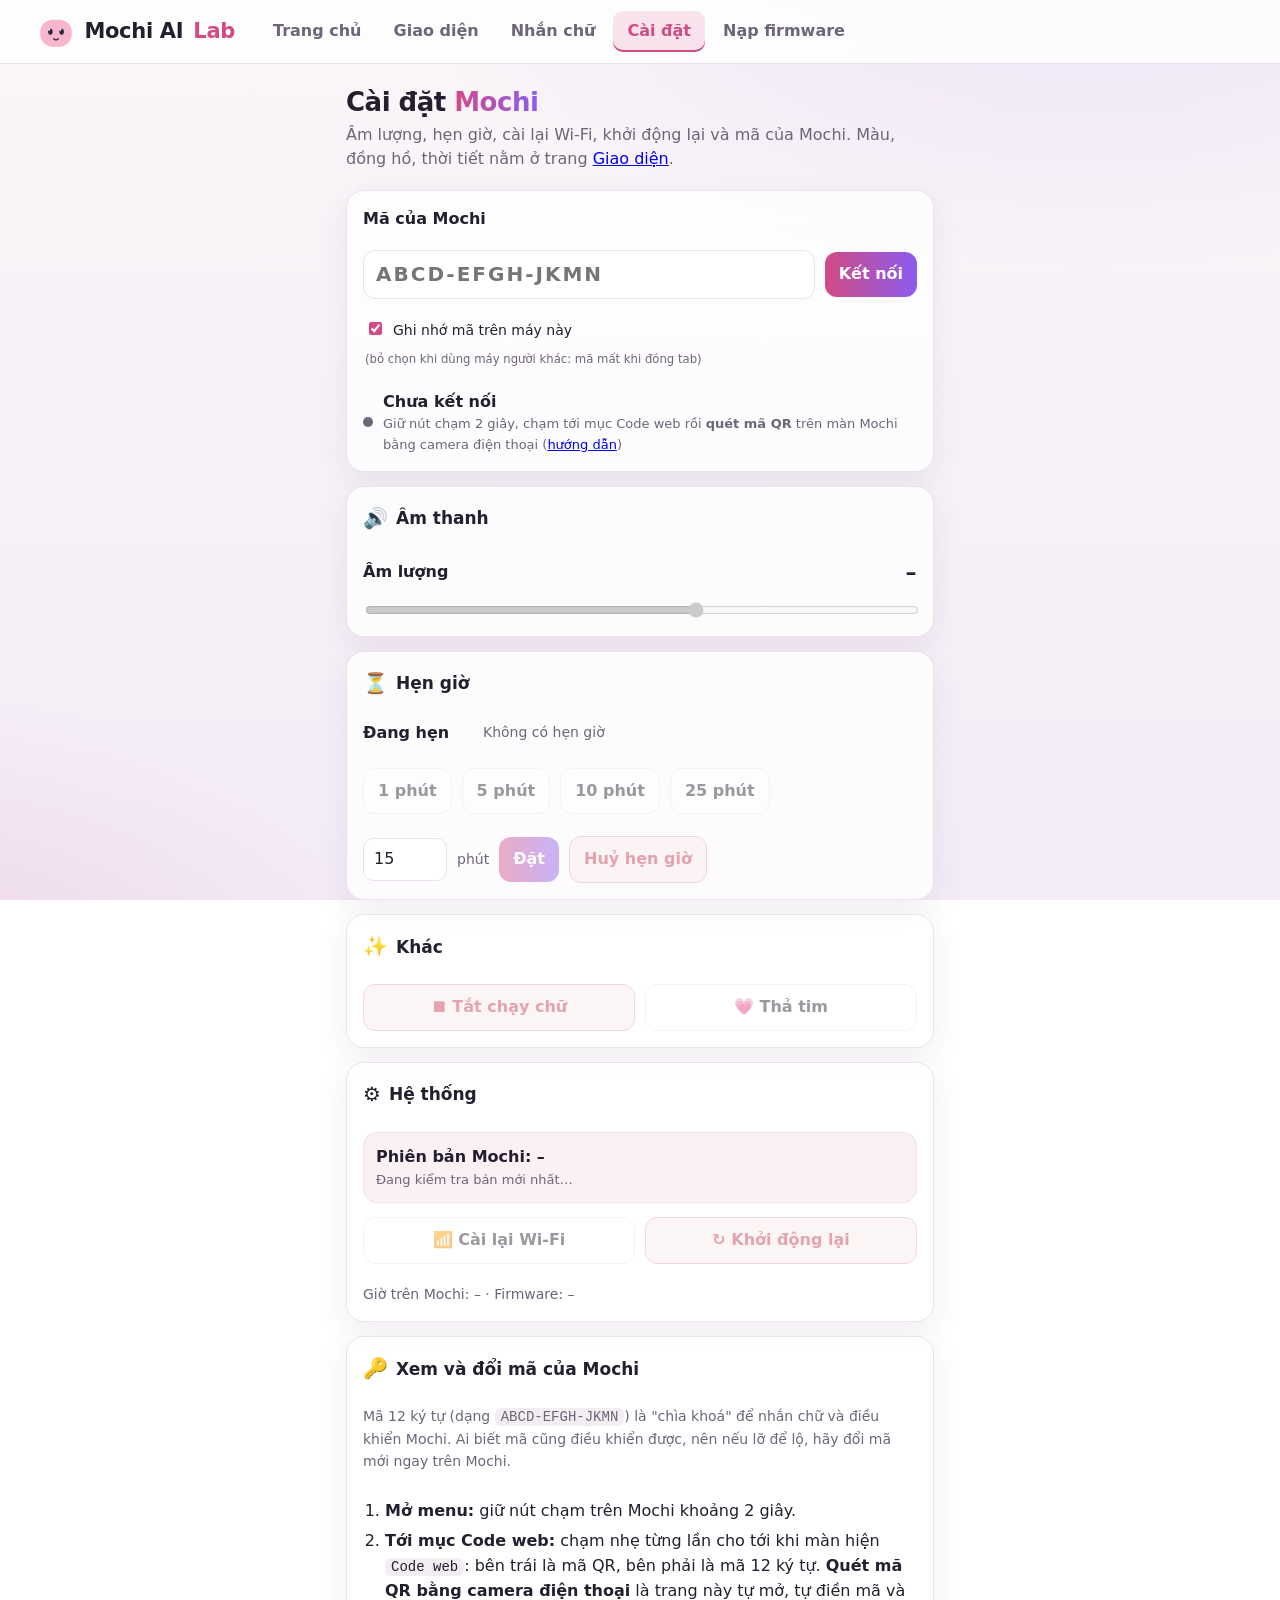
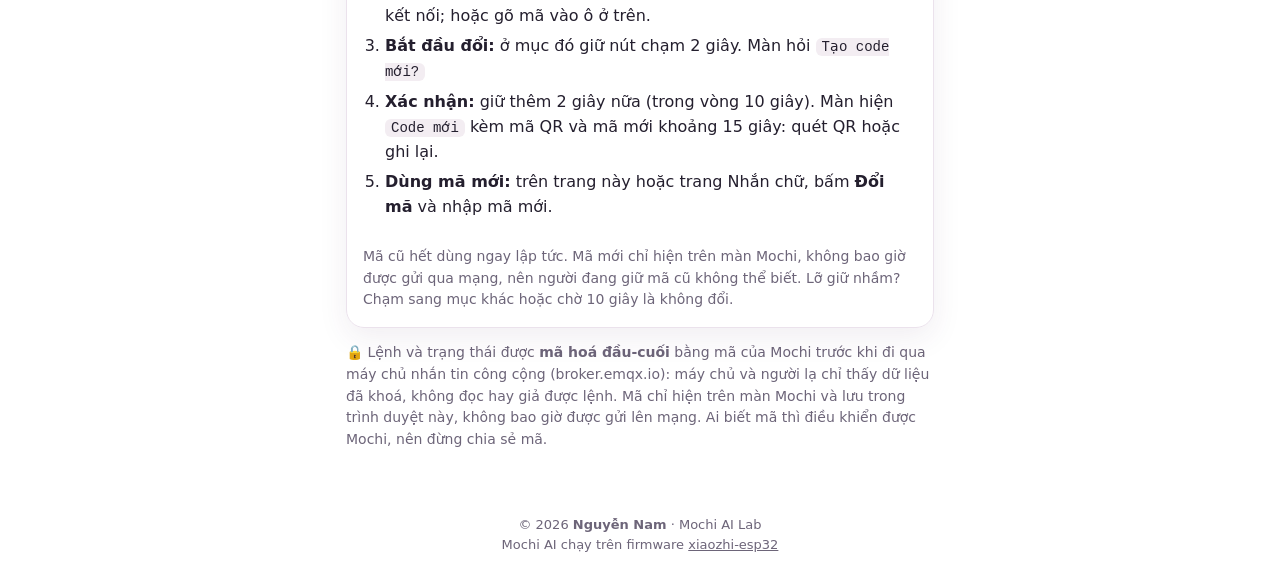
==== cai-dat.html @ b421cbe5 "Firmware 2026.11.24-9: Nuoi Mochi (pet needs, faces, sounds, feeding), call to talk instead of the s" ====
<!doctype html>
<html lang="vi">
<head>
<meta charset="utf-8">
<meta http-equiv="Content-Security-Policy" content="default-src 'self'; script-src 'self'; style-src 'self' 'unsafe-inline' https://fonts.googleapis.com; font-src https://fonts.gstatic.com; img-src 'self' data:; connect-src 'self' wss://broker.emqx.io:8084 https://geocoding-api.open-meteo.com; base-uri 'none'; form-action 'none'; object-src 'none'">
<meta name="viewport" content="width=device-width, initial-scale=1, viewport-fit=cover">
<title>Cài đặt Mochi · Mochi AI Lab</title>
<link rel="icon" type="image/png" sizes="192x192" href="icons/icon-192.png">
<link rel="apple-touch-icon" href="icons/icon-180.png">
<link rel="manifest" href="site.webmanifest">
<meta name="theme-color" content="#fbf6f8">
<meta name="theme-color" media="(prefers-color-scheme: dark)" content="#17132a">
<meta name="apple-mobile-web-app-title" content="Mochi AI Lab">
<link rel="preconnect" href="https://fonts.googleapis.com">
<link rel="preconnect" href="https://fonts.gstatic.com" crossorigin>
<link href="https://fonts.googleapis.com/css2?family=Be+Vietnam+Pro:wght@400;500;600;700;800&display=swap" rel="stylesheet">
<link rel="stylesheet" href="site.css?v=20261133">
<link rel="stylesheet" href="mochi-panel.css?v=20261138">
</head>
<body>
<header data-active="settings"></header>

<main>
  <h1>Cài đặt <b>Mochi</b></h1>
  <p class="lead">Âm lượng, hẹn giờ, cài lại Wi-Fi, khởi động lại và mã của Mochi. Màu, đồng hồ, thời tiết nằm ở trang <a href="giao-dien.html">Giao diện</a>.</p>

  <div class="card">
    <label class="lbl" for="code">Mã của Mochi</label>
    <div class="codebox" style="margin-top:8px">
      <input id="code" maxlength="20" autocomplete="off" autocapitalize="characters" spellcheck="false" placeholder="ABCD-EFGH-JKMN">
      <button class="primary" id="btnConnect">Kết nối</button>
    </div>
    <label class="remember"><input type="checkbox" id="remember" checked> Ghi nhớ mã trên máy này <small>(bỏ chọn khi dùng máy người khác: mã mất khi đóng tab)</small></label>
    <div class="status" id="status"><i></i><div><b id="stTitle">Chưa kết nối</b><small id="stSub">Giữ nút chạm 2 giây, chạm tới mục Code web rồi <b>quét mã QR</b> trên màn Mochi bằng camera điện thoại (<a href="#doi-ma">hướng dẫn</a>)</small></div></div>
  </div>

  <div class="card" id="oldFw" hidden>
    <h2><span>🔒</span>Mochi đang chạy firmware cũ</h2>
    <p class="note" style="margin:0 0 10px">Mã 6 ký tự là của firmware cũ, chưa mã hoá. Bấm <b>Cập nhật</b> để Mochi tự tải bản mới qua Wi-Fi: khoảng 1 phút, giữ nguyên Wi-Fi và cài đặt. Xong, Mochi có <b>mã mới 12 ký tự</b> (menu, mục Code web): nhập mã mới ở ô trên.</p>
    <div class="row"><span class="grow" id="oldFwInfo">Đang chờ Mochi…</span><button class="primary" id="oldFwBtn" disabled>⬆ Cập nhật lên bản mã hoá</button></div>
  </div>

  <fieldset id="controls" disabled>
  <div class="card">
    <h2><span>🔊</span>Âm thanh</h2>
    <div class="row"><span class="lbl grow">Âm lượng</span><span class="big" id="volVal">–</span></div>
    <input type="range" id="volume" min="0" max="100" step="5" value="60" aria-label="Âm lượng">
  </div>

  <div class="card">
    <h2><span>⏳</span>Hẹn giờ</h2>
    <div class="row">
      <span class="lbl">Đang hẹn</span>
      <span class="muted grow" id="timerLeft">Không có hẹn giờ</span>
    </div>
    <div class="row" id="timerQuick">
      <button data-min="1">1 phút</button><button data-min="5">5 phút</button><button data-min="10">10 phút</button><button data-min="25">25 phút</button>
    </div>
    <div class="row">
      <input type="number" id="timerMin" min="1" max="600" value="15" aria-label="Số phút"> <span class="muted">phút</span>
      <button class="primary" id="timerSet">Đặt</button>
      <button class="danger" id="timerCancel">Huỷ hẹn giờ</button>
    </div>
  </div>

  <div class="card">
    <h2><span>✨</span>Khác</h2>
    <div class="row">
      <button class="danger grow" data-cmd="text_off">⏹ Tắt chạy chữ</button>
      <button class="grow" data-cmd="pet">💗 Thả tim</button>
    </div>
  </div>

  <div class="card">
    <h2><span>⚙️</span>Hệ thống</h2>
    <div class="update" id="upd">
      <div class="grow"><b id="updTitle">Phiên bản Mochi: –</b><small id="updSub">Đang kiểm tra bản mới nhất…</small></div>
      <button class="primary" id="updBtn" hidden disabled>⬆ Cập nhật</button>
    </div>
    <div class="row">
      <button class="grow" id="wifi">📶 Cài lại Wi-Fi</button>
      <button class="danger grow" id="reboot">↻ Khởi động lại</button>
    </div>
    <p class="note" style="margin:10px 0 0" id="info">Giờ trên Mochi: – · Firmware: –</p>
  </div>
  </fieldset>

  <div class="card" id="doi-ma">
    <h2><span>🔑</span>Xem và đổi mã của Mochi</h2>
    <p class="note" style="margin:0 0 10px">Mã 12 ký tự (dạng <code>ABCD-EFGH-JKMN</code>) là "chìa khoá" để nhắn chữ và điều khiển Mochi. Ai biết mã cũng điều khiển được, nên nếu lỡ để lộ, hãy đổi mã mới ngay trên Mochi.</p>
    <ol class="steps">
      <li><b>Mở menu:</b> giữ nút chạm trên Mochi khoảng 2 giây.</li>
      <li><b>Tới mục Code web:</b> chạm nhẹ từng lần cho tới khi màn hiện <code>Code web</code>: bên trái là mã QR, bên phải là mã 12 ký tự. <b>Quét mã QR bằng camera điện thoại</b> là trang này tự mở, tự điền mã và kết nối; hoặc gõ mã vào ô ở trên.</li>
      <li><b>Bắt đầu đổi:</b> ở mục đó giữ nút chạm 2 giây. Màn hỏi <code>Tạo code mới?</code></li>
      <li><b>Xác nhận:</b> giữ thêm 2 giây nữa (trong vòng 10 giây). Màn hiện <code>Code mới</code> kèm mã QR và mã mới khoảng 15 giây: quét QR hoặc ghi lại.</li>
      <li><b>Dùng mã mới:</b> trên trang này hoặc trang Nhắn chữ, bấm <b>Đổi mã</b> và nhập mã mới.</li>
    </ol>
    <p class="note" style="margin:10px 0 0">Mã cũ hết dùng ngay lập tức. Mã mới chỉ hiện trên màn Mochi, không bao giờ được gửi qua mạng, nên người đang giữ mã cũ không thể biết. Lỡ giữ nhầm? Chạm sang mục khác hoặc chờ 10 giây là không đổi.</p>
  </div>


  <p class="note">🔒 Lệnh và trạng thái được <b>mã hoá đầu-cuối</b> bằng mã của Mochi trước khi đi qua máy chủ nhắn tin công cộng (broker.emqx.io): máy chủ và người lạ chỉ thấy dữ liệu đã khoá, không đọc hay giả được lệnh. Mã chỉ hiện trên màn Mochi và lưu trong trình duyệt này, không bao giờ được gửi lên mạng. Ai biết mã thì điều khiển được Mochi, nên đừng chia sẻ mã.</p>
</main>
<footer></footer>
<div class="toast" id="toast"></div>

<script src="site.js?v=20261128"></script>
<script src="mochi-link.js?v=20261133"></script>
<script src="mochi-panel.js?v=20261139"></script>
</body>
</html>
---- site.css ----
/* Mochi AI Lab: styles shared by every page (tokens, top bar, menu, layout, footer).
   Page-specific styles stay inline in each page. */
:root {
  --bg: #fbf6f8; --bg2: #f3ecf7; --surface: rgba(255,255,255,.82); --surface-solid: #ffffff;
  --text: #241f2e; --muted: #6d6579; --line: #ebe2ec; --shadow: 0 10px 30px rgba(80, 40, 90, .08);
  --accent: #d24b84; --accent2: #8a5cf0; --accent-text: #ffffff; --code: #f3edf2;
  --ok: #1d9a6a; --warn: #b9781a; --bad: #c2384f;
  --w-clk: #e07b00; --w-ws: #d23f8a; --w-data: #2f6fd6; --w-disp: #7a4fd0; --w-touch: #1d9a6a;
  --p33: #d63a3a; --p5: #9b1c1c; --gnd: #5b5b5b;
  --board: #1f2a44; --board-text: #e9eefc; --module: #fbf7fb; --module-stroke: #d9cfe0;
  --glow1: color-mix(in srgb, #8a5cf0 14%, transparent); --glow2: color-mix(in srgb, #d24b84 14%, transparent); --glow3: transparent;
}
@media (prefers-color-scheme: dark) {
  :root:not([data-theme="light"]) {
    --bg: #17132a; --bg2: #0d0b17; --surface: rgba(36,30,56,.72); --surface-solid: #241e38;
    --text: #f4f0fb; --muted: #b3abc8; --line: rgba(255,255,255,.09); --shadow: 0 14px 40px rgba(0,0,0,.45);
    --accent: #ff8fbd; --accent2: #b49cff; --accent-text: #1a0f1f; --code: #2c2542;
    --module: #2a2342; --module-stroke: #4a4066; --board: #2f2a55; --board-text: #ece8ff; --gnd: #b9b4c4; --p5: #ff8a8a;
    --glow1: rgba(180,156,255,.20); --glow2: rgba(255,143,189,.13); --glow3: rgba(94,200,255,.07);
  }
}
:root[data-theme="dark"] {
  --bg: #17132a; --bg2: #0d0b17; --surface: rgba(36,30,56,.72); --surface-solid: #241e38;
  --text: #f4f0fb; --muted: #b3abc8; --line: rgba(255,255,255,.09); --shadow: 0 14px 40px rgba(0,0,0,.45);
  --accent: #ff8fbd; --accent2: #b49cff; --accent-text: #1a0f1f; --code: #2c2542;
  --module: #2a2342; --module-stroke: #4a4066; --board: #2f2a55; --board-text: #ece8ff; --gnd: #b9b4c4; --p5: #ff8a8a;
  --glow1: rgba(180,156,255,.20); --glow2: rgba(255,143,189,.13); --glow3: rgba(94,200,255,.07);
}
* { box-sizing: border-box; }
body {
  margin: 0; min-height: 100vh; color: var(--text);
  font: 15px/1.55 "Be Vietnam Pro", "Segoe UI", system-ui, sans-serif;
  background:
    radial-gradient(1200px 600px at 85% -10%, var(--glow1), transparent 60%),
    radial-gradient(900px 500px at -10% 110%, var(--glow2), transparent 60%),
    radial-gradient(700px 500px at 50% 45%, var(--glow3), transparent 70%),
    linear-gradient(180deg, var(--bg), var(--bg2));
  background-attachment: fixed;
}

/* ---------- top bar + menu (same on every page) ---------- */
header {
  position: sticky; top: 0; z-index: 10; min-height: 64px;
  display: flex; align-items: center; gap: 24px; padding: 0 clamp(16px, 3vw, 40px);
  padding-top: env(safe-area-inset-top);
  background: var(--surface); backdrop-filter: blur(12px); border-bottom: 1px solid var(--line);
}
.brand { display: flex; align-items: center; gap: 10px; font-weight: 800; font-size: 21px; letter-spacing: -.3px; text-decoration: none; color: var(--text); flex: none; }
.brand svg { width: 36px; height: 36px; }
.brand span { color: var(--accent); }
.menu { display: flex; gap: 4px; }
.menu a { color: var(--muted); text-decoration: none; font-weight: 600; padding: 8px 14px; border-radius: 10px; white-space: nowrap; }
.menu a:hover { color: var(--text); background: color-mix(in srgb, var(--accent) 10%, transparent); }
.menu a.active { color: var(--accent); font-weight: 800; background: color-mix(in srgb, var(--accent) 14%, transparent);
  box-shadow: inset 0 -2px 0 var(--accent); }
.chip { margin-left: auto; display: inline-flex; align-items: center; gap: 8px; font-size: 13px; font-weight: 600;
  padding: 6px 12px; border-radius: 999px; background: var(--surface-solid); border: 1px solid var(--line); }
.chip i { width: 9px; height: 9px; border-radius: 50%; background: var(--ok); display: inline-block; }
.chip.bad i { background: var(--warn); }

/* phones / narrow windows: the menu becomes a scrolling row under the logo */
@media (max-width: 860px) {
  header { flex-wrap: wrap; gap: 6px 12px; padding-top: max(10px, env(safe-area-inset-top)); padding-bottom: 6px; }
  .menu { order: 3; width: 100%; overflow-x: auto; scrollbar-width: none; margin: 0 -6px; }
  .menu::-webkit-scrollbar { display: none; }
  .menu a { padding: 6px 12px; font-size: 14px; }
}
@media (max-width: 520px) {
  .brand { font-size: 19px; }
  .chip { font-size: 12px; padding: 5px 10px; }
  .chip .long { display: none; }
}

/* ---------- layout ---------- */
.wrap { max-width: 1680px; margin: 0 auto; padding: 24px clamp(16px, 3vw, 40px) 40px; }
.hero { display: flex; align-items: end; justify-content: space-between; gap: 20px; margin-bottom: 20px; flex-wrap: wrap; }
.hero h1 { margin: 0; font-size: clamp(26px, 2.4vw, 36px); letter-spacing: -.6px; line-height: 1.2; }
.hero h1 b { background: linear-gradient(90deg, var(--accent), var(--accent2)); -webkit-background-clip: text; background-clip: text; color: transparent; }
.hero p { margin: 6px 0 0; color: var(--muted); }
.panel { background: var(--surface); border: 1px solid var(--line); border-radius: 18px; box-shadow: var(--shadow); padding: 20px 22px; }
.tag { display: inline-block; font-size: 11.5px; font-weight: 700; border-radius: 999px; padding: 1px 9px; margin-left: 6px; vertical-align: 1px; }
.tag.ok { background: color-mix(in srgb, var(--ok) 15%, transparent); color: var(--ok); }
.tag.warn { background: color-mix(in srgb, var(--warn) 16%, transparent); color: var(--warn); }
.hidden { display: none !important; }
/* ---------- cards (home page, nap-firmware.html; filled by cards.js) ---------- */
section { margin-top: 30px; scroll-margin-top: 120px; }
section > h2 { margin: 0 0 4px; font-size: 22px; letter-spacing: -.3px; }
section > p { margin: 0 0 14px; color: var(--muted); }
.cards { display: grid; grid-template-columns: repeat(auto-fill, minmax(300px, 1fr)); gap: 16px; }
.card { position: relative; display: flex; flex-direction: column; gap: 10px; padding: 20px; border-radius: 18px;
  background: var(--surface); border: 1px solid var(--line); box-shadow: var(--shadow); color: var(--text); text-decoration: none;
  transition: transform .15s, border-color .15s; }
a.card:hover, .card.link:hover { transform: translateY(-2px); border-color: color-mix(in srgb, var(--accent) 45%, var(--line)); }
.card .top { display: flex; align-items: center; gap: 12px; }
.icon { width: 48px; height: 48px; border-radius: 12px; display: grid; place-items: center; flex: none;
  background: var(--board); color: var(--board-text); font-weight: 800; font-size: 13px; }
.icon.feature { background: linear-gradient(135deg, var(--accent), var(--accent2)); color: #fff; font-size: 22px; }
.card h3 { margin: 0; font-size: 18px; line-height: 1.3; }
.card h3 small { display: block; font-size: 13px; font-weight: 500; color: var(--muted); }
.card p { margin: 0; color: var(--muted); font-size: 14px; }
.card .go { margin-top: auto; font-weight: 700; color: var(--accent); }
.card.soon { opacity: .7; }
.card .cover { position: absolute; inset: 0; border-radius: inherit; }  /* whole card clickable */
.variants { display: flex; gap: 8px; flex-wrap: wrap; margin-top: auto; position: relative; z-index: 1; }
.variants a { flex: 1; min-width: 130px; text-decoration: none; color: var(--text); font-weight: 700; font-size: 14px;
  padding: 10px 12px; border-radius: 12px; background: var(--surface-solid); border: 1px solid var(--line); }
.variants a small { display: block; font-weight: 500; color: var(--muted); font-size: 12.5px; }
.variants a:hover { border-color: var(--accent); }

footer { text-align: center; color: var(--muted); font-size: 13px; padding: 10px 16px 24px; }
footer a { color: inherit; }

/* "Ghi nhớ mã" checkbox under the key box (Nhắn chữ, Giao diện, Cài đặt) */
.remember { display: flex; gap: 8px; align-items: baseline; flex-wrap: wrap; margin: 10px 2px 0; font-size: 14px; color: var(--text); cursor: pointer; }
.remember input { accent-color: var(--accent); }
.remember small { color: var(--muted); }

[hidden] { display: none !important; }
---- mochi-panel.css ----
/* Mochi AI Lab: styles of the remote-control pages (giao-dien.html, cai-dat.html) */
body { font-size: 16px; }
/* "Nuôi Mochi" */
.pet-mood { display: flex; gap: 12px; align-items: center; margin: 4px 0 10px; }
.pet-mood > span { font-size: 34px; line-height: 1; }
.pet-mood b { font-size: 17px; display: block; } .pet-mood small { color: var(--muted); font-size: 13px; }
.pet-stat { display: grid; grid-template-columns: 118px 1fr 40px; gap: 8px; align-items: center; margin: 7px 0; font-size: 14px; }
.pet-stat > span:last-child { text-align: right; font-weight: 700; }
.pet-bar { height: 10px; border-radius: 6px; background: var(--line); overflow: hidden; }
.pet-bar i { display: block; height: 100%; width: 0; border-radius: 6px; transition: width .4s; }
#petCard.off .pet-stat, #petCard.off #foods { opacity: .4; }
/* firmware update */
.update { display: flex; gap: 10px; align-items: center; flex-wrap: wrap; padding: 12px; margin-bottom: 4px; border-radius: 14px;
  background: color-mix(in srgb, var(--accent) 8%, var(--surface-solid)); border: 1px solid var(--line); }
.update b { display: block; }
.update small { display: block; color: var(--muted); font-size: 13px; }
.update.new { border-color: var(--accent); background: color-mix(in srgb, var(--accent) 16%, var(--surface-solid)); }
.update.new small { color: var(--text); font-weight: 600; }
/* clock background picker */
.bgs { display: flex; flex-wrap: wrap; gap: 8px; }
.bgs button { display: flex; align-items: center; gap: 8px; padding: 7px 10px; font-size: 14px; font-weight: 600; }
.bgs i { width: 22px; height: 22px; border-radius: 6px; border: 1px solid rgba(0,0,0,.2); flex: none; }
.bgs i.mochi { background: linear-gradient(135deg, #fac8d4, #d6c6f6); }
main { max-width: 620px; margin: 0 auto; padding: 22px 16px 40px; }
h1 { margin: 0 0 4px; font-size: 26px; letter-spacing: -.5px; line-height: 1.25; }
h1 b { background: linear-gradient(90deg, var(--accent), var(--accent2)); -webkit-background-clip: text; background-clip: text; color: transparent; }
.lead { margin: 0 0 18px; color: var(--muted); }
.card { background: var(--surface); border: 1px solid var(--line); border-radius: 18px; box-shadow: var(--shadow); padding: 16px; margin-bottom: 14px; }
.card h2 { margin: 0 0 12px; font-size: 17px; display: flex; align-items: center; gap: 8px; }
.card h2 span { font-size: 20px; }
.row { display: flex; gap: 10px; flex-wrap: wrap; align-items: center; }
.row + .row { margin-top: 12px; }
.row .grow { flex: 1; }
.lbl { font-weight: 700; min-width: 110px; }
.muted { color: var(--muted); font-size: 14px; }

button { font: inherit; font-weight: 700; border: 0; border-radius: 12px; padding: 10px 14px; cursor: pointer; color: var(--text);
  background: var(--surface-solid); border: 1px solid var(--line); }
button:disabled { opacity: .45; cursor: not-allowed; }
button.primary { color: var(--accent-text); background: linear-gradient(90deg, var(--accent), var(--accent2)); border: 0; }
button.danger { color: var(--bad); background: color-mix(in srgb, var(--bad) 10%, var(--surface-solid)); border-color: color-mix(in srgb, var(--bad) 35%, var(--line)); }
button.on { border-color: var(--accent); box-shadow: 0 0 0 3px color-mix(in srgb, var(--accent) 22%, transparent); }

.codebox { display: flex; gap: 10px; align-items: center; }
.codebox input { flex: 1; min-width: 0; font: inherit; font-weight: 800; font-size: 20px; letter-spacing: 2px; text-transform: uppercase;
  color: var(--text); background: var(--surface-solid); border: 1px solid var(--line); border-radius: 12px; padding: 8px 12px; }
.status { display: flex; align-items: center; gap: 10px; margin-top: 12px; }
.status i { width: 10px; height: 10px; border-radius: 50%; background: var(--muted); flex: none; }
.status.on i { background: var(--ok); box-shadow: 0 0 0 4px color-mix(in srgb, var(--ok) 20%, transparent); }
.status.busy i { background: var(--warn); }
.status.off i { background: var(--bad); }
.status small { display: block; color: var(--muted); font-size: 13px; }

/* body colours */
.swatches { display: grid; grid-template-columns: repeat(3, 1fr); gap: 8px; }
.swatches button { display: flex; align-items: center; gap: 8px; padding: 8px 10px; font-weight: 600; font-size: 14px; }
.swatches i { width: 26px; height: 20px; border-radius: 10px 10px 6px 6px; flex: none; border: 1px solid rgba(0,0,0,.15); }

.switch { position: relative; width: 52px; height: 30px; flex: none; }
.switch input { opacity: 0; width: 0; height: 0; position: absolute; }
.switch span { position: absolute; inset: 0; border-radius: 999px; background: var(--line); cursor: pointer; transition: .2s; }
.switch span::after { content: ""; position: absolute; left: 4px; top: 4px; width: 22px; height: 22px; border-radius: 50%; background: #fff; transition: .2s; box-shadow: 0 1px 3px rgba(0,0,0,.3); }
.switch input:checked + span { background: linear-gradient(90deg, var(--accent), var(--accent2)); }
.switch input:checked + span::after { transform: translateX(22px); }
.switch input:disabled + span { opacity: .45; cursor: not-allowed; }

input[type=range] { width: 100%; accent-color: var(--accent); }
select, input[type=number] { font: inherit; color: var(--text); background: var(--surface-solid); border: 1px solid var(--line); border-radius: 10px; padding: 8px 10px; }
input[type=number] { width: 84px; }
.seg { display: inline-grid; grid-auto-flow: column; gap: 4px; padding: 3px; border-radius: 12px; background: var(--surface-solid); border: 1px solid var(--line); }
.seg button { border: 0; padding: 8px 12px; border-radius: 9px; background: transparent; color: var(--muted); }
.seg button.on { background: color-mix(in srgb, var(--accent) 16%, transparent); color: var(--text); box-shadow: none; }
.big { font-size: 22px; font-weight: 800; letter-spacing: .5px; }
.note { font-size: 14px; color: var(--muted); }
.toast { position: fixed; left: 50%; bottom: max(20px, env(safe-area-inset-bottom)); transform: translateX(-50%) translateY(20px); opacity: 0;
  background: var(--text); color: var(--bg); padding: 10px 16px; border-radius: 12px; font-weight: 600; transition: .25s; pointer-events: none; max-width: 90vw; z-index: 20; }
.toast.show { opacity: 1; transform: translateX(-50%); }
#doi-ma { scroll-margin-top: 110px; }
ol.steps { margin: 0; padding-left: 22px; }
ol.steps li { margin: 6px 0; }
code { background: var(--code); border-radius: 6px; padding: 1px 6px; font-family: Consolas, monospace; font-size: 14px; }
/* clock faces */
.faces { display: grid; grid-template-columns: repeat(2, 1fr); gap: 8px; }
.faces button { display: flex; flex-direction: column; align-items: center; gap: 6px; padding: 8px; font-size: 13px; font-weight: 700; }
.face { width: 100%; aspect-ratio: 2 / 1; border-radius: 8px; background: #0b0b10; color: #ffb02e; display: grid; place-items: center;
  font: 800 20px/1 Consolas, monospace; position: relative; overflow: hidden; }
.face small { display: block; font: 600 9px/1.2 "Be Vietnam Pro", sans-serif; color: #fff; margin-top: 3px; text-align: center; }
.face.big { font: 800 22px/1 "Be Vietnam Pro", sans-serif; color: #fff; }
.face.big small { color: #ffb02e; }
.face.seg7 { letter-spacing: 2px; color: #fff; }
.face.analog::before { content: ""; width: 34px; height: 34px; border-radius: 50%; border: 2px solid #fff; position: absolute; }
.face.analog i { position: absolute; left: 50%; top: 50%; width: 2px; background: #fff; transform-origin: 50% 0; border-radius: 2px; }
.face.analog i:nth-child(1) { height: 10px; transform: rotate(210deg); }
.face.analog i:nth-child(2) { height: 14px; transform: rotate(110deg); background: #ffb02e; }
.face.wx { grid-template-columns: auto auto; gap: 8px; font: 22px/1 sans-serif; color: #ffb02e; }
.face.wx b { font: 800 18px/1 "Be Vietnam Pro", sans-serif; color: #fff; }
.face.wx small { color: #ffb02e; }
/* weather */
.wxnow { display: flex; align-items: center; gap: 12px; margin-bottom: 4px; }
.wxicon { font-size: 34px; width: 46px; text-align: center; }
.wxnow b { font-size: 20px; }
.wxnow small { display: block; color: var(--muted); font-size: 13px; }
#wxCity { font: inherit; color: var(--text); background: var(--surface-solid); border: 1px solid var(--line); border-radius: 10px; padding: 9px 10px; min-width: 0; }
.results { display: grid; gap: 6px; margin-top: 8px; }
.results button { text-align: left; font-weight: 600; }
.results small { color: var(--muted); font-weight: 500; }
fieldset { border: 0; padding: 0; margin: 0; min-width: 0; }
@media (max-width: 420px) { .swatches { grid-template-columns: repeat(2, 1fr); } .lbl { min-width: 0; width: 100%; } }
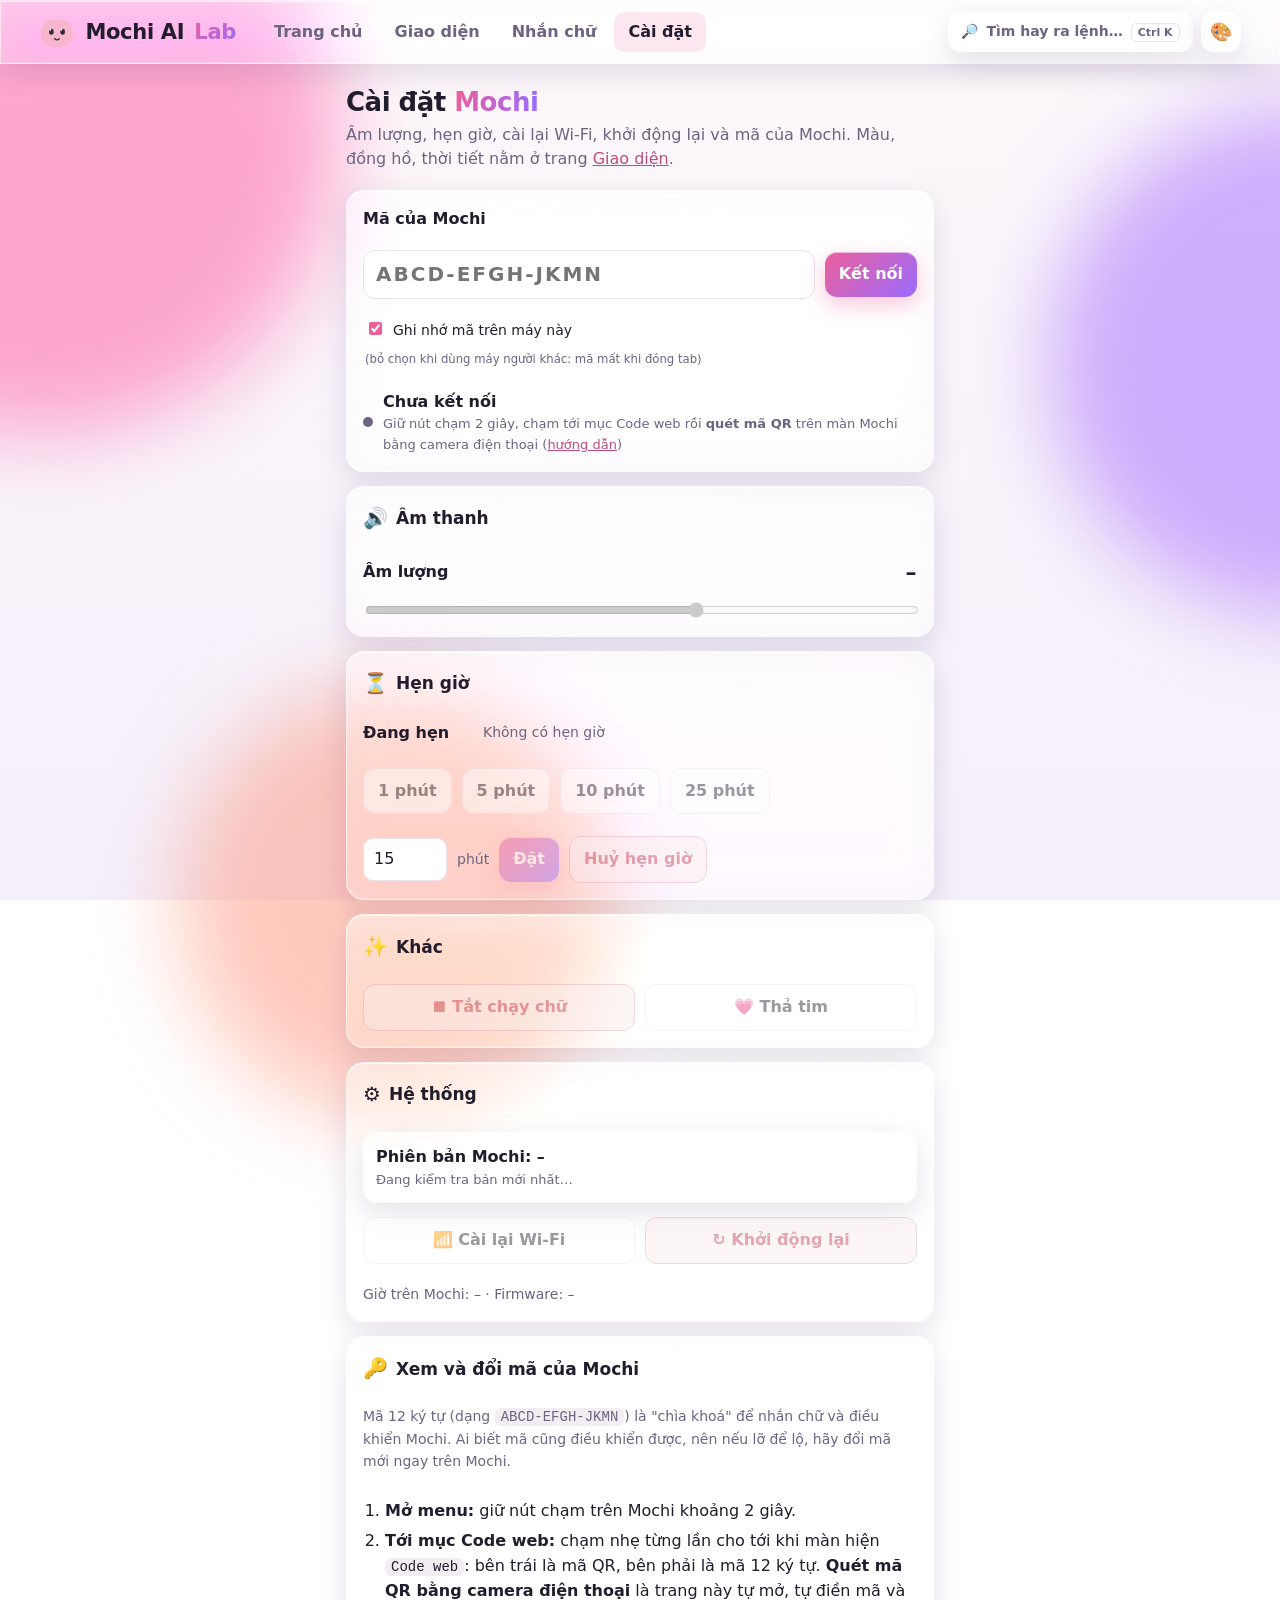
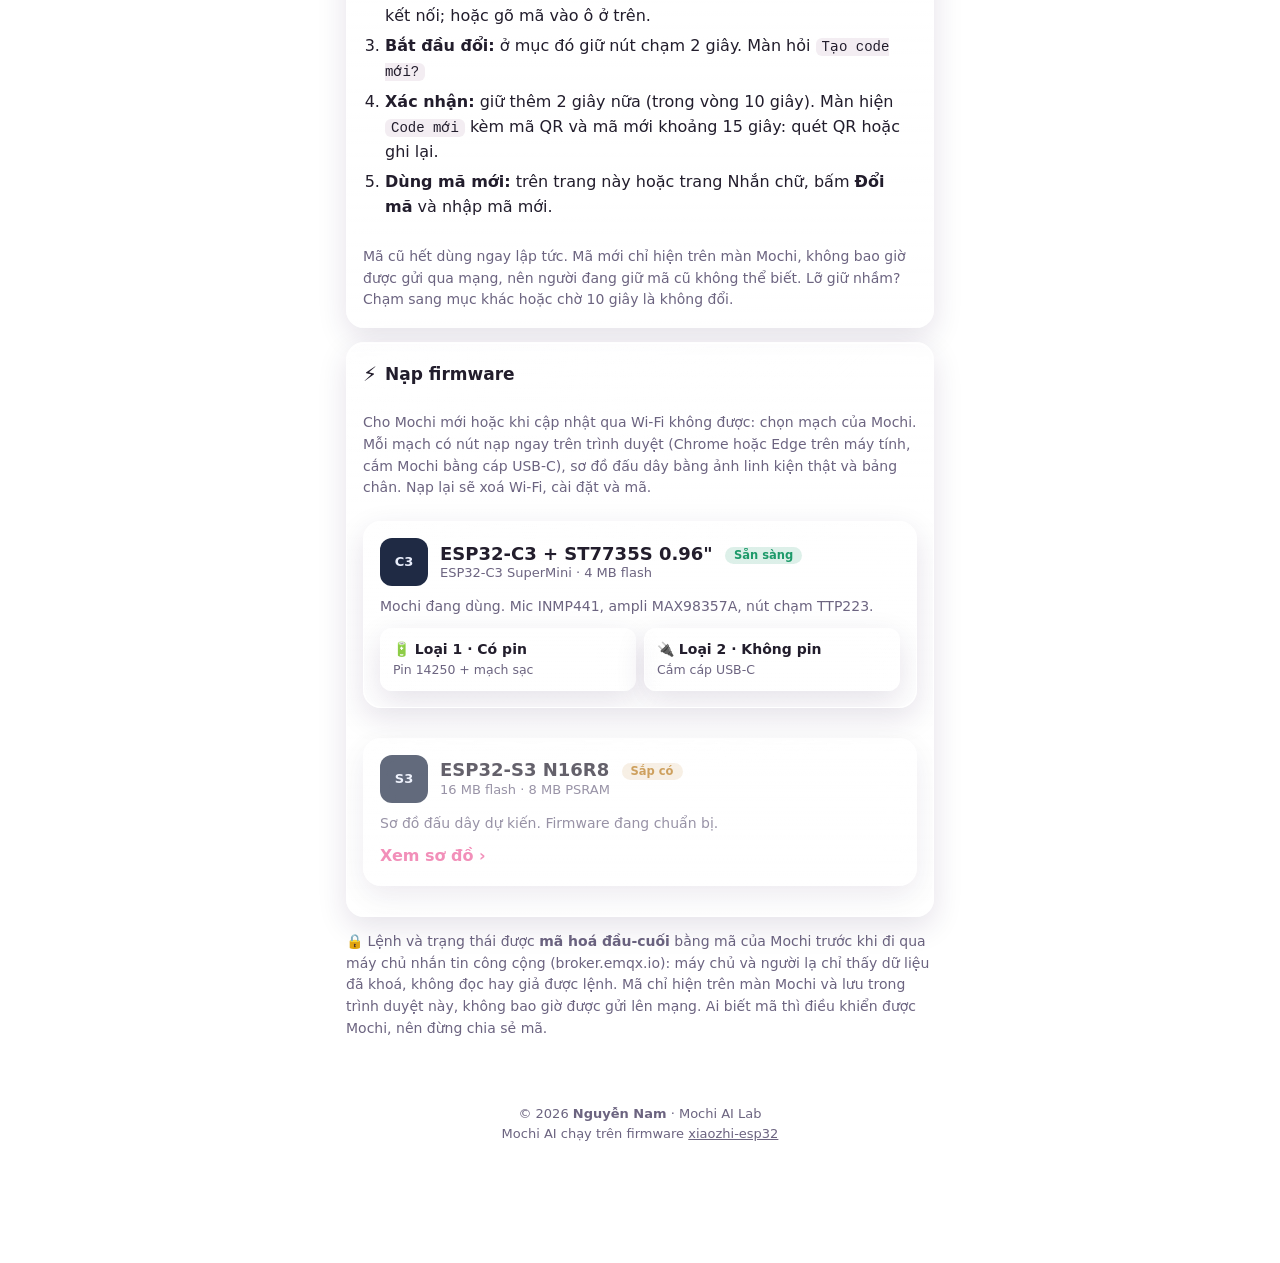
==== commit 3f28e754: "Liquid Glass redesign: theme picker (light/dark/auto, 8 accents, glass switch), Ctrl+K commands, pho" ====
--- a/cai-dat.html
+++ b/cai-dat.html
@@ -14,8 +14,10 @@
 <link rel="preconnect" href="https://fonts.googleapis.com">
 <link rel="preconnect" href="https://fonts.gstatic.com" crossorigin>
 <link href="https://fonts.googleapis.com/css2?family=Be+Vietnam+Pro:wght@400;500;600;700;800&display=swap" rel="stylesheet">
-<link rel="stylesheet" href="site.css?v=20261133">
-<link rel="stylesheet" href="mochi-panel.css?v=20261138">
+<script src="theme.js?v=20261140"></script>
+<link rel="stylesheet" href="site.css?v=20261140">
+<link rel="stylesheet" href="glass.css?v=20261141">
+<link rel="stylesheet" href="mochi-panel.css?v=20261140">
 </head>
 <body>
 <header data-active="settings"></header>
@@ -99,13 +101,20 @@
   </div>
 
 
+  <div class="card" id="nap">
+    <h2><span>⚡</span>Nạp firmware</h2>
+    <p class="note" style="margin:0 0 12px">Cho Mochi mới hoặc khi cập nhật qua Wi-Fi không được: chọn mạch của Mochi. Mỗi mạch có nút nạp ngay trên trình duyệt (Chrome hoặc Edge trên máy tính, cắm Mochi bằng cáp USB-C), sơ đồ đấu dây bằng ảnh linh kiện thật và bảng chân. Nạp lại sẽ xoá Wi-Fi, cài đặt và mã.</p>
+    <div class="cards" data-cards="boards"></div>
+  </div>
+
   <p class="note">🔒 Lệnh và trạng thái được <b>mã hoá đầu-cuối</b> bằng mã của Mochi trước khi đi qua máy chủ nhắn tin công cộng (broker.emqx.io): máy chủ và người lạ chỉ thấy dữ liệu đã khoá, không đọc hay giả được lệnh. Mã chỉ hiện trên màn Mochi và lưu trong trình duyệt này, không bao giờ được gửi lên mạng. Ai biết mã thì điều khiển được Mochi, nên đừng chia sẻ mã.</p>
 </main>
 <footer></footer>
 <div class="toast" id="toast"></div>
 
-<script src="site.js?v=20261128"></script>
-<script src="mochi-link.js?v=20261133"></script>
-<script src="mochi-panel.js?v=20261139"></script>
+<script src="site.js?v=20261140"></script>
+<script src="mochi-link.js?v=20261140"></script>
+<script src="mochi-panel.js?v=20261140"></script>
+<script src="cards.js?v=20261140"></script>
 </body>
 </html>
--- a/glass.css
+++ b/glass.css
@@ -0,0 +1,141 @@
+/* Mochi AI Lab: the Liquid Glass look, on top of site.css (tokens) on every page.
+   theme.js sets data-theme (light / dark), data-glass (on / off) and --accent / --accent2. */
+:root {
+  --bg: #fdf8fb; --bg2: #f4effa; --text: #221d2c; --muted: #6c6480;
+  --a-soft: color-mix(in srgb, var(--accent) 15%, transparent);
+  --a-ink: color-mix(in srgb, var(--accent) 80%, #000);
+  --grad: linear-gradient(135deg, var(--accent), var(--accent2));
+  --accent-text: #fff;
+}
+:root[data-theme="dark"] {
+  --bg: #120f1f; --bg2: #08070f; --text: #f5f1ff; --muted: #aea6c6; --surface-solid: #201b32;
+  --a-ink: color-mix(in srgb, var(--accent) 65%, #fff); --accent-text: #fff;
+}
+body { background: linear-gradient(180deg, var(--bg), var(--bg2)) fixed; padding-bottom: 96px; overflow-x: clip; }
+a { color: var(--a-ink); }
+
+/* colourful, slowly drifting blobs behind everything, so the glass has something to bend */
+.blobs { position: fixed; inset: -10%; z-index: -1; pointer-events: none; filter: blur(42px) saturate(1.2); }
+.blobs i { position: absolute; border-radius: 50%; opacity: .5; animation: blobDrift 24s ease-in-out infinite alternate; }
+.blobs i:nth-child(1) { width: 46vmax; height: 46vmax; left: -8%; top: -6%; background: var(--accent); }
+.blobs i:nth-child(2) { width: 40vmax; height: 40vmax; right: -10%; top: 18%; background: var(--accent2); animation-duration: 30s; }
+.blobs i:nth-child(3) { width: 34vmax; height: 34vmax; left: 20%; bottom: -12%; background: color-mix(in srgb, var(--accent) 50%, #ffd36e); animation-duration: 34s; }
+:root[data-theme="dark"] .blobs i { opacity: .34; }
+@keyframes blobDrift { to { transform: translate(6vmax, 4vmax) scale(1.12); } }
+
+/* ---------- the glass material ---------- */
+:root[data-glass="on"] :is(header, .card, .panel, .update, .dock, .theme-pop, .cmd, .gpill, .gbtn, .variants a, .bgs button, .chips button) {
+  --g-fill: color-mix(in srgb, #fff 18%, transparent);
+  --g-rim: color-mix(in srgb, #fff 60%, transparent);
+  background: linear-gradient(180deg, color-mix(in srgb, #fff 24%, transparent), color-mix(in srgb, #fff 6%, transparent)), var(--g-fill);
+  -webkit-backdrop-filter: blur(18px) saturate(1.9) brightness(1.05);
+  backdrop-filter: blur(18px) saturate(1.9) brightness(1.05);
+  border: 1px solid var(--g-rim);
+  box-shadow: inset 0 1px 0 color-mix(in srgb, #fff 85%, transparent), inset 0 -1px 0 color-mix(in srgb, #fff 18%, transparent),
+    inset 0 0 22px color-mix(in srgb, #fff 10%, transparent), 0 10px 30px rgba(40, 20, 70, .12);
+}
+:root[data-glass="on"][data-theme="dark"] :is(header, .card, .panel, .update, .dock, .theme-pop, .cmd, .gpill, .gbtn, .variants a, .bgs button, .chips button) {
+  --g-fill: color-mix(in srgb, #1a1530 40%, transparent);
+  --g-rim: color-mix(in srgb, #fff 16%, transparent);
+  background: linear-gradient(180deg, color-mix(in srgb, #fff 9%, transparent), color-mix(in srgb, #fff 2%, transparent)), var(--g-fill);
+  box-shadow: inset 0 1px 0 color-mix(in srgb, #fff 26%, transparent), inset 0 -1px 0 color-mix(in srgb, #fff 6%, transparent),
+    inset 0 0 22px color-mix(in srgb, #fff 4%, transparent), 0 14px 40px rgba(0, 0, 0, .45);
+}
+/* popovers sit over busy content: thicker glass */
+:root[data-glass="on"] :is(.theme-pop, .cmd) { --g-fill: color-mix(in srgb, var(--surface-solid) 84%, transparent) !important; }
+/* a soft specular glare on cards, following the pointer a little */
+:root[data-glass="on"] .card { overflow: hidden; }
+:root[data-glass="on"] .card::after {
+  content: ""; position: absolute; inset: 0; pointer-events: none; border-radius: inherit;
+  background: radial-gradient(120% 60% at var(--gx, 30%) -10%, color-mix(in srgb, #fff 40%, transparent), transparent 55%);
+  mix-blend-mode: soft-light;
+}
+.card { position: relative; }
+.card > * { position: relative; z-index: 1; }
+/* real refraction where the browser can (Chrome / Edge / Android): the backdrop bent by a lens */
+@supports (backdrop-filter: url(#lens)) {
+  :root[data-glass="on"] :is(header, .dock) { backdrop-filter: url(#lens) blur(14px) saturate(1.9) brightness(1.05); }
+}
+/* glass off (or the phone asks for less transparency): solid, lighter for old phones */
+:root[data-glass="off"] .blobs { display: none; }
+:root[data-glass="off"] :is(header, .card, .panel, .dock, .theme-pop, .cmd, .gpill, .gbtn) { background: var(--surface-solid); }
+@media (prefers-reduced-motion: reduce) { .blobs i { animation: none; } }
+
+/* ---------- top bar ---------- */
+header { border-width: 0 0 1px; border-radius: 0; }
+.brand span { background: var(--grad); -webkit-background-clip: text; background-clip: text; color: transparent; }
+.menu a.active { color: var(--text); background: var(--a-soft); box-shadow: none; }
+.hdr-tools { margin-left: auto; display: flex; align-items: center; gap: 8px; }
+.gpill { display: inline-flex; align-items: center; gap: 7px; padding: 6px 12px 6px 10px; border-radius: 999px; font-size: 13px; font-weight: 700; white-space: nowrap; color: var(--text); text-decoration: none; }
+.gpill .dot { width: 8px; height: 8px; border-radius: 50%; background: var(--muted); }
+.gpill.on .dot { background: var(--ok); box-shadow: 0 0 0 4px color-mix(in srgb, var(--ok) 22%, transparent); animation: dotPulse 2s infinite; }
+@keyframes dotPulse { 50% { box-shadow: 0 0 0 7px transparent; } }
+.gbtn { width: 40px; height: 40px; border-radius: 13px; display: grid; place-items: center; cursor: pointer; font-size: 18px; color: var(--text); padding: 0;
+  transition: transform .35s cubic-bezier(.3, 1.6, .5, 1); }
+.gbtn:active { transform: scale(.88); }
+.gsearch { width: auto; padding: 0 12px; gap: 8px; display: flex; font-weight: 600; font-size: 14px; color: var(--muted); min-width: 190px; justify-content: flex-start; }
+.gsearch kbd { margin-left: auto; font: 600 11px system-ui; padding: 2px 6px; border-radius: 6px; border: 1px solid var(--line); }
+@media (max-width: 860px) {
+  header .menu, .gsearch { display: none !important; }
+  header { flex-wrap: nowrap; }
+}
+@media (max-width: 520px) { .gpill .txt { display: none; } }
+
+/* ---------- theme picker ---------- */
+.theme-pop { position: fixed; top: 72px; right: 16px; z-index: 60; width: 300px; padding: 16px; border-radius: 22px; display: none; color: var(--text); }
+.theme-pop.open { display: block; animation: popIn .2s ease-out; }
+@keyframes popIn { from { opacity: 0; transform: translateY(-6px) scale(.98); } }
+.theme-pop h4 { margin: 0 0 10px; font-size: 14px; }
+.seg3 { display: grid; grid-template-columns: repeat(3, 1fr); gap: 4px; padding: 4px; border-radius: 13px; background: var(--a-soft); margin-bottom: 14px; }
+.seg3 button { border: 0; border-radius: 10px; padding: 8px 4px; font-weight: 600; font-size: 13px; background: transparent; color: var(--muted); cursor: pointer; }
+.seg3 button.on { background: var(--surface-solid); color: var(--text); box-shadow: 0 2px 8px rgba(0,0,0,.08); }
+.swatches { display: grid; grid-template-columns: repeat(4, 1fr); gap: 10px; }
+.sw { border: 0; background: none; padding: 0; cursor: pointer; font-weight: 600; font-size: 11.5px; color: var(--muted); display: grid; justify-items: center; gap: 5px; }
+.sw i { width: 42px; height: 42px; border-radius: 14px; display: block; position: relative; transition: transform .2s; box-shadow: inset 0 1px 0 rgba(255,255,255,.6); }
+.sw.on i { outline: 3px solid var(--text); outline-offset: 2px; } .sw:hover i { transform: scale(1.06); }
+.sw.mochi i::after { content: "🐣"; position: absolute; inset: 0; display: grid; place-items: center; font-size: 18px; }
+.trow { display: flex; align-items: center; gap: 12px; padding-top: 12px; margin-top: 12px; border-top: 1px solid var(--line); }
+.trow div { flex: 1; font-weight: 600; } .trow small { display: block; color: var(--muted); font-weight: 500; font-size: 12.5px; }
+.gtoggle { width: 50px; height: 30px; border-radius: 99px; background: var(--line); position: relative; cursor: pointer; border: 0; padding: 0; flex: none; transition: background .25s; }
+.gtoggle::after { content: ""; position: absolute; left: 3px; top: 3px; width: 24px; height: 24px; border-radius: 50%; background: linear-gradient(180deg, #fff, #eef);
+  box-shadow: inset 0 1px 0 #fff, 0 3px 8px rgba(0,0,0,.25); transition: transform .3s cubic-bezier(.3, 1.5, .6, 1); }
+.gtoggle.on { background: var(--grad); } .gtoggle.on::after { transform: translateX(20px); }
+
+/* ---------- command palette (Ctrl+K) ---------- */
+.cmd-bg { position: fixed; inset: 0; z-index: 70; background: rgba(10,8,20,.32); -webkit-backdrop-filter: blur(4px); backdrop-filter: blur(4px); display: none; }
+.cmd-bg.open { display: block; }
+.cmd { max-width: 520px; margin: 12vh auto 0; border-radius: 22px; overflow: hidden; animation: popIn .2s; }
+.cmd input { width: 100%; border: 0; border-bottom: 1px solid var(--line); padding: 16px 18px; font-size: 16px; font-family: inherit; background: transparent; color: var(--text); outline: none; }
+.cmd ul { list-style: none; margin: 0; padding: 8px; max-height: 340px; overflow: auto; }
+.cmd li { padding: 10px 12px; border-radius: 12px; display: flex; gap: 10px; align-items: center; cursor: pointer; color: var(--text); }
+.cmd li.sel { background: var(--a-soft); } .cmd li small { margin-left: auto; color: var(--muted); }
+
+/* ---------- bottom dock on phones (the menu, app style) ---------- */
+.dock { display: none; }
+@media (max-width: 860px) {
+  /* a narrow floating pill, centred (not edge to edge) */
+  .dock { display: grid; grid-template-columns: repeat(4, 1fr); position: fixed; left: 50%; transform: translateX(-50%);
+    width: min(330px, calc(100% - 40px)); bottom: calc(12px + env(safe-area-inset-bottom));
+    z-index: 50; border-radius: 28px; padding: 5px; overflow: hidden; }
+  .dock a { position: relative; z-index: 1; display: grid; justify-items: center; gap: 0; padding: 5px 0; border-radius: 22px; text-decoration: none; color: var(--muted); font-weight: 600; font-size: 10.5px; }
+  .dock a span { font-size: 18px; }
+  .dock a.active { color: var(--a-ink); }
+  .dock .drop { position: absolute; z-index: 0; top: 5px; bottom: 5px; left: 5px; width: calc((100% - 10px) / 4); border-radius: 22px;
+    background: linear-gradient(180deg, color-mix(in srgb, #fff 55%, transparent), color-mix(in srgb, #fff 18%, transparent)), var(--a-soft);
+    box-shadow: inset 0 1px 0 #fff, inset 0 -2px 6px color-mix(in srgb, var(--accent) 25%, transparent), 0 4px 14px color-mix(in srgb, var(--accent) 25%, transparent);
+    transition: transform .45s cubic-bezier(.3, 1.6, .5, 1); }
+  :root[data-theme="dark"] .dock .drop { background: linear-gradient(180deg, color-mix(in srgb, #fff 18%, transparent), color-mix(in srgb, #fff 4%, transparent)), var(--a-soft);
+    box-shadow: inset 0 1px 0 color-mix(in srgb, #fff 35%, transparent), 0 4px 14px rgba(0,0,0,.4); }
+}
+
+/* ---------- controls: buttons squish like a drop, accent everywhere ---------- */
+button, .btn { transition: transform .35s cubic-bezier(.3, 1.6, .5, 1), box-shadow .2s; }
+button:active:not(:disabled), .btn:active { transform: scale(.94, .9); }
+button.primary, .primary, .btn.primary { background: var(--grad) !important; color: #fff !important; border: 0 !important;
+  box-shadow: inset 0 1px 0 color-mix(in srgb, #fff 55%, transparent), 0 8px 22px color-mix(in srgb, var(--accent) 35%, transparent); }
+.switch input:checked + span { background: var(--grad); }
+.pet-bar { background: var(--a-soft); }
+.pet-bar i { background: var(--grad) !important; }
+.seg button.on, .seg .on { background: var(--surface-solid); }
+input[type="range"] { accent-color: var(--accent); }
+.toast { -webkit-backdrop-filter: blur(12px); backdrop-filter: blur(12px); }
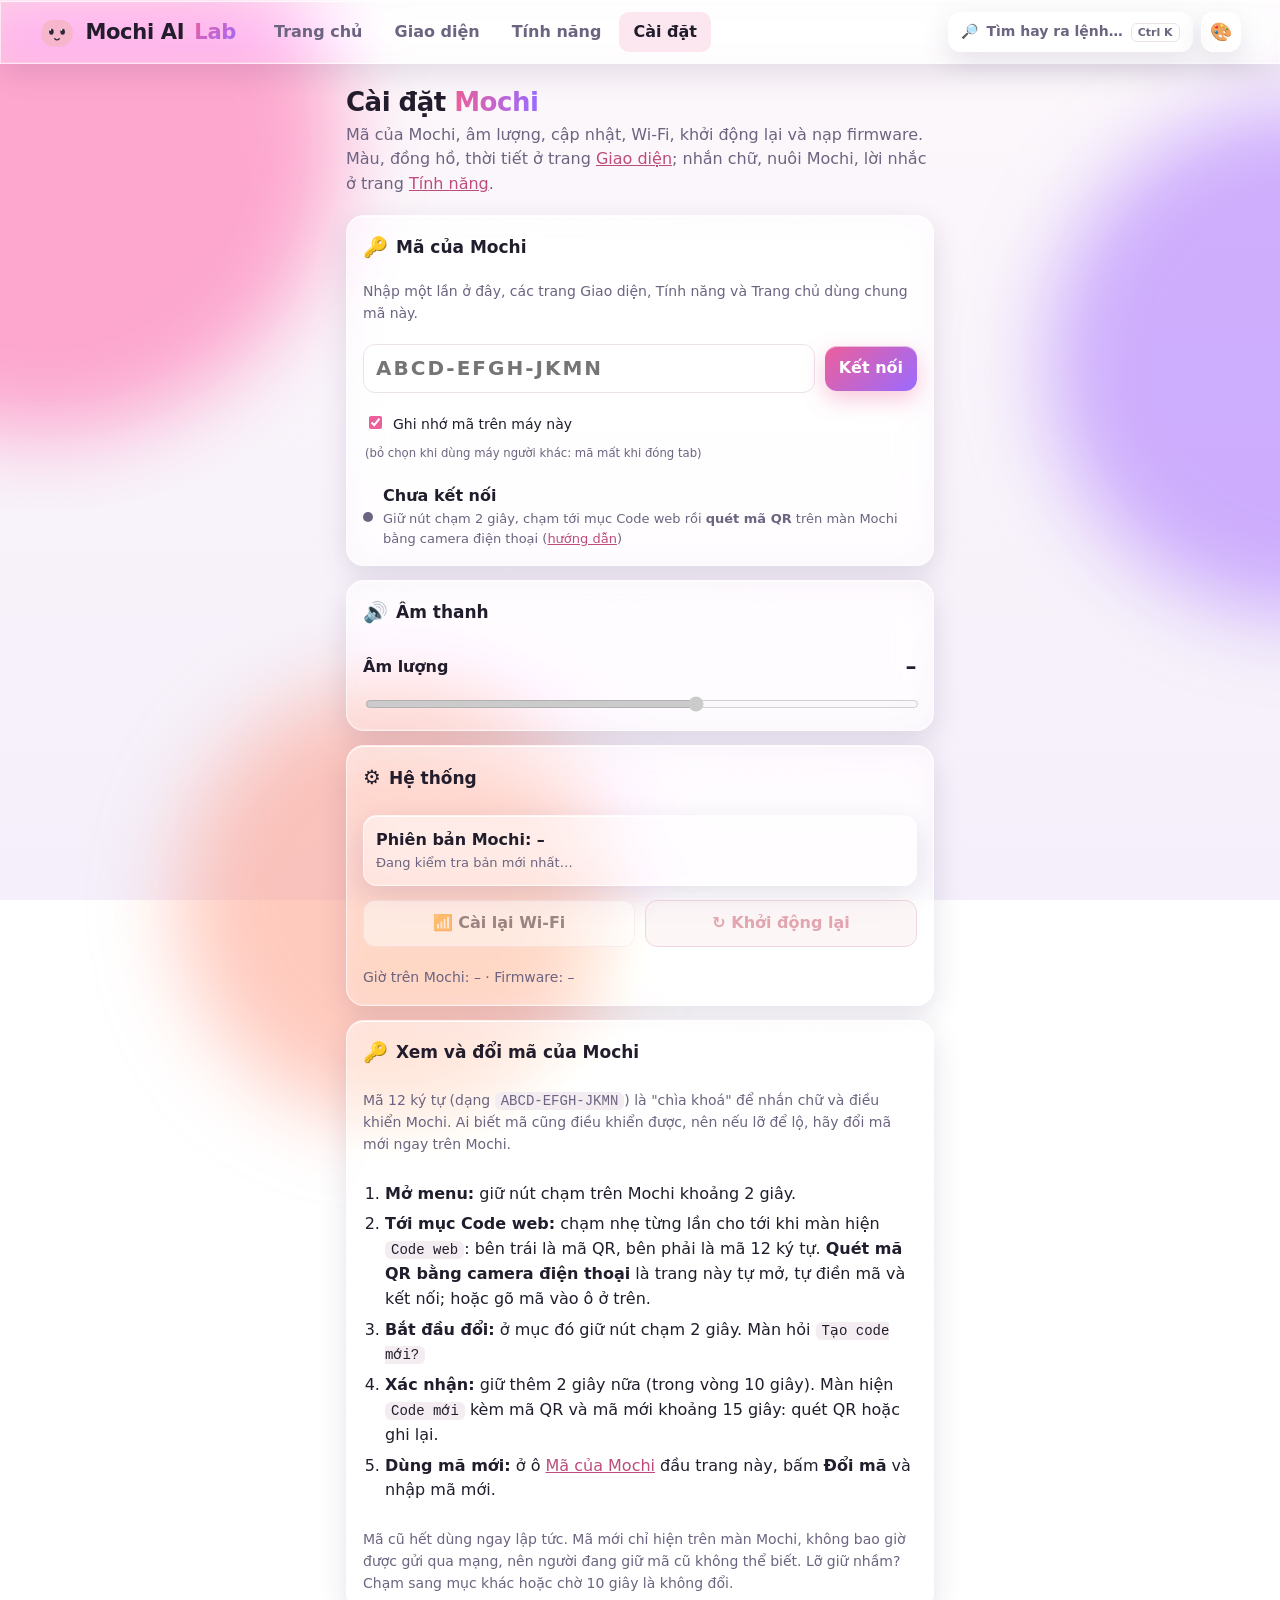
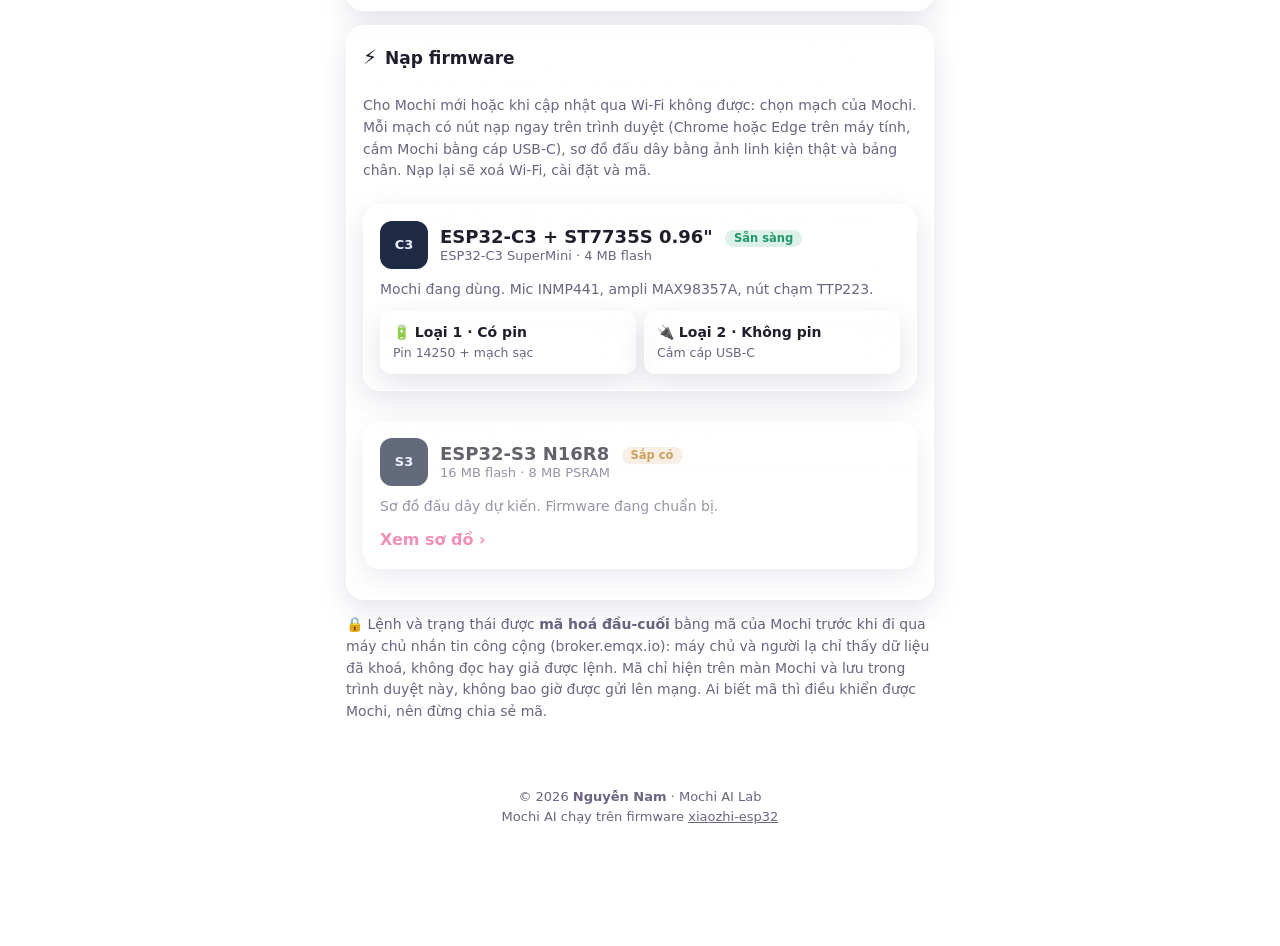
==== commit 25da9e4f: "Firmware 2026.11.25-11: full-screen body with a rim, reminders / wake-up alarms / Pomodoro; new Tinh" ====
--- a/cai-dat.html
+++ b/cai-dat.html
@@ -17,18 +17,19 @@
 <script src="theme.js?v=20261140"></script>
 <link rel="stylesheet" href="site.css?v=20261140">
 <link rel="stylesheet" href="glass.css?v=20261141">
-<link rel="stylesheet" href="mochi-panel.css?v=20261140">
+<link rel="stylesheet" href="mochi-panel.css?v=20261151">
 </head>
 <body>
 <header data-active="settings"></header>
 
 <main>
   <h1>Cài đặt <b>Mochi</b></h1>
-  <p class="lead">Âm lượng, hẹn giờ, cài lại Wi-Fi, khởi động lại và mã của Mochi. Màu, đồng hồ, thời tiết nằm ở trang <a href="giao-dien.html">Giao diện</a>.</p>
+  <p class="lead">Mã của Mochi, âm lượng, cập nhật, Wi-Fi, khởi động lại và nạp firmware. Màu, đồng hồ, thời tiết ở trang <a href="giao-dien.html">Giao diện</a>; nhắn chữ, nuôi Mochi, lời nhắc ở trang <a href="tinh-nang.html">Tính năng</a>.</p>
 
-  <div class="card">
-    <label class="lbl" for="code">Mã của Mochi</label>
-    <div class="codebox" style="margin-top:8px">
+  <div class="card" id="ma">
+    <h2><span>🔑</span>Mã của Mochi</h2>
+    <p class="note" style="margin:-4px 0 10px">Nhập một lần ở đây, các trang Giao diện, Tính năng và Trang chủ dùng chung mã này.</p>
+    <div class="codebox">
       <input id="code" maxlength="20" autocomplete="off" autocapitalize="characters" spellcheck="false" placeholder="ABCD-EFGH-JKMN">
       <button class="primary" id="btnConnect">Kết nối</button>
     </div>
@@ -47,30 +48,6 @@
     <h2><span>🔊</span>Âm thanh</h2>
     <div class="row"><span class="lbl grow">Âm lượng</span><span class="big" id="volVal">–</span></div>
     <input type="range" id="volume" min="0" max="100" step="5" value="60" aria-label="Âm lượng">
-  </div>
-
-  <div class="card">
-    <h2><span>⏳</span>Hẹn giờ</h2>
-    <div class="row">
-      <span class="lbl">Đang hẹn</span>
-      <span class="muted grow" id="timerLeft">Không có hẹn giờ</span>
-    </div>
-    <div class="row" id="timerQuick">
-      <button data-min="1">1 phút</button><button data-min="5">5 phút</button><button data-min="10">10 phút</button><button data-min="25">25 phút</button>
-    </div>
-    <div class="row">
-      <input type="number" id="timerMin" min="1" max="600" value="15" aria-label="Số phút"> <span class="muted">phút</span>
-      <button class="primary" id="timerSet">Đặt</button>
-      <button class="danger" id="timerCancel">Huỷ hẹn giờ</button>
-    </div>
-  </div>
-
-  <div class="card">
-    <h2><span>✨</span>Khác</h2>
-    <div class="row">
-      <button class="danger grow" data-cmd="text_off">⏹ Tắt chạy chữ</button>
-      <button class="grow" data-cmd="pet">💗 Thả tim</button>
-    </div>
   </div>
 
   <div class="card">
@@ -95,7 +72,7 @@
       <li><b>Tới mục Code web:</b> chạm nhẹ từng lần cho tới khi màn hiện <code>Code web</code>: bên trái là mã QR, bên phải là mã 12 ký tự. <b>Quét mã QR bằng camera điện thoại</b> là trang này tự mở, tự điền mã và kết nối; hoặc gõ mã vào ô ở trên.</li>
       <li><b>Bắt đầu đổi:</b> ở mục đó giữ nút chạm 2 giây. Màn hỏi <code>Tạo code mới?</code></li>
       <li><b>Xác nhận:</b> giữ thêm 2 giây nữa (trong vòng 10 giây). Màn hiện <code>Code mới</code> kèm mã QR và mã mới khoảng 15 giây: quét QR hoặc ghi lại.</li>
-      <li><b>Dùng mã mới:</b> trên trang này hoặc trang Nhắn chữ, bấm <b>Đổi mã</b> và nhập mã mới.</li>
+      <li><b>Dùng mã mới:</b> ở ô <a href="#ma">Mã của Mochi</a> đầu trang này, bấm <b>Đổi mã</b> và nhập mã mới.</li>
     </ol>
     <p class="note" style="margin:10px 0 0">Mã cũ hết dùng ngay lập tức. Mã mới chỉ hiện trên màn Mochi, không bao giờ được gửi qua mạng, nên người đang giữ mã cũ không thể biết. Lỡ giữ nhầm? Chạm sang mục khác hoặc chờ 10 giây là không đổi.</p>
   </div>
@@ -112,9 +89,9 @@
 <footer></footer>
 <div class="toast" id="toast"></div>
 
-<script src="site.js?v=20261140"></script>
-<script src="mochi-link.js?v=20261140"></script>
-<script src="mochi-panel.js?v=20261140"></script>
-<script src="cards.js?v=20261140"></script>
+<script src="site.js?v=20261150"></script>
+<script src="mochi-link.js?v=20261141"></script>
+<script src="mochi-panel.js?v=20261151"></script>
+<script src="cards.js?v=20261150"></script>
 </body>
 </html>
--- a/mochi-panel.css
+++ b/mochi-panel.css
@@ -9,6 +9,24 @@
 .pet-bar { height: 10px; border-radius: 6px; background: var(--line); overflow: hidden; }
 .pet-bar i { display: block; height: 100%; width: 0; border-radius: 6px; transition: width .4s; }
 #petCard.off .pet-stat, #petCard.off #foods { opacity: .4; }
+/* reminders & alarms, Pomodoro */
+.alarm-list { display: grid; gap: 8px; margin-bottom: 12px; }
+.alarm { display: flex; align-items: center; gap: 10px; padding: 10px 12px; border-radius: 14px; border: 1px solid var(--line);
+  background: color-mix(in srgb, var(--surface-solid) 70%, transparent); }
+.alarm .when { font-weight: 800; font-size: 18px; min-width: 64px; }
+.alarm .what { flex: 1; min-width: 0; } .alarm .what b { display: block; overflow: hidden; text-overflow: ellipsis; white-space: nowrap; }
+.alarm .what small { color: var(--muted); font-size: 12.5px; }
+.alarm .del { padding: 6px 10px; font-size: 13px; }
+.alarm.off { opacity: .5; }
+.alarm-form .seg { display: flex; flex-wrap: wrap; gap: 4px; padding: 4px; border-radius: 12px; background: var(--a-soft, var(--line)); margin-bottom: 4px; }
+.alarm-form .seg button { flex: 1; padding: 8px 6px; font-size: 13.5px; border: 0; background: transparent; color: var(--muted); }
+.alarm-form .seg button.on { background: var(--surface-solid); color: var(--text); }
+.days { display: flex; flex-wrap: wrap; gap: 5px; }
+.days button { padding: 6px 9px; font-size: 13px; border-radius: 10px; }
+.days button.on { background: var(--grad, var(--accent)); color: #fff; border-color: transparent; }
+.alarm-form input[type="time"], .alarm-form select, .alarm-form #aText { font: inherit; padding: 9px 12px; border-radius: 12px; border: 1px solid var(--line);
+  background: var(--surface-solid); color: var(--text); }
+#pomoCard.on { box-shadow: 0 0 0 2px var(--accent), var(--shadow); }
 /* firmware update */
 .update { display: flex; gap: 10px; align-items: center; flex-wrap: wrap; padding: 12px; margin-bottom: 4px; border-radius: 14px;
   background: color-mix(in srgb, var(--accent) 8%, var(--surface-solid)); border: 1px solid var(--line); }
@@ -50,6 +68,14 @@
 .status.busy i { background: var(--warn); }
 .status.off i { background: var(--bad); }
 .status small { display: block; color: var(--muted); font-size: 13px; }
+.status .grow { flex: 1; min-width: 0; }
+/* Giao diện / Tính năng: only the link status, the key box is on Cài đặt (#ma) */
+.linkcard { padding: 12px 14px; }
+.linkcard .status { margin-top: 0; }
+.keylink { flex: none; padding: 8px 12px; border-radius: 12px; font-weight: 700; font-size: 14px; color: var(--text); text-decoration: none;
+  background: var(--surface-solid); border: 1px solid var(--line); }
+.keylink:hover { border-color: var(--accent); }
+#ma { scroll-margin-top: 110px; }
 
 /* body colours */
 .swatches { display: grid; grid-template-columns: repeat(3, 1fr); gap: 8px; }
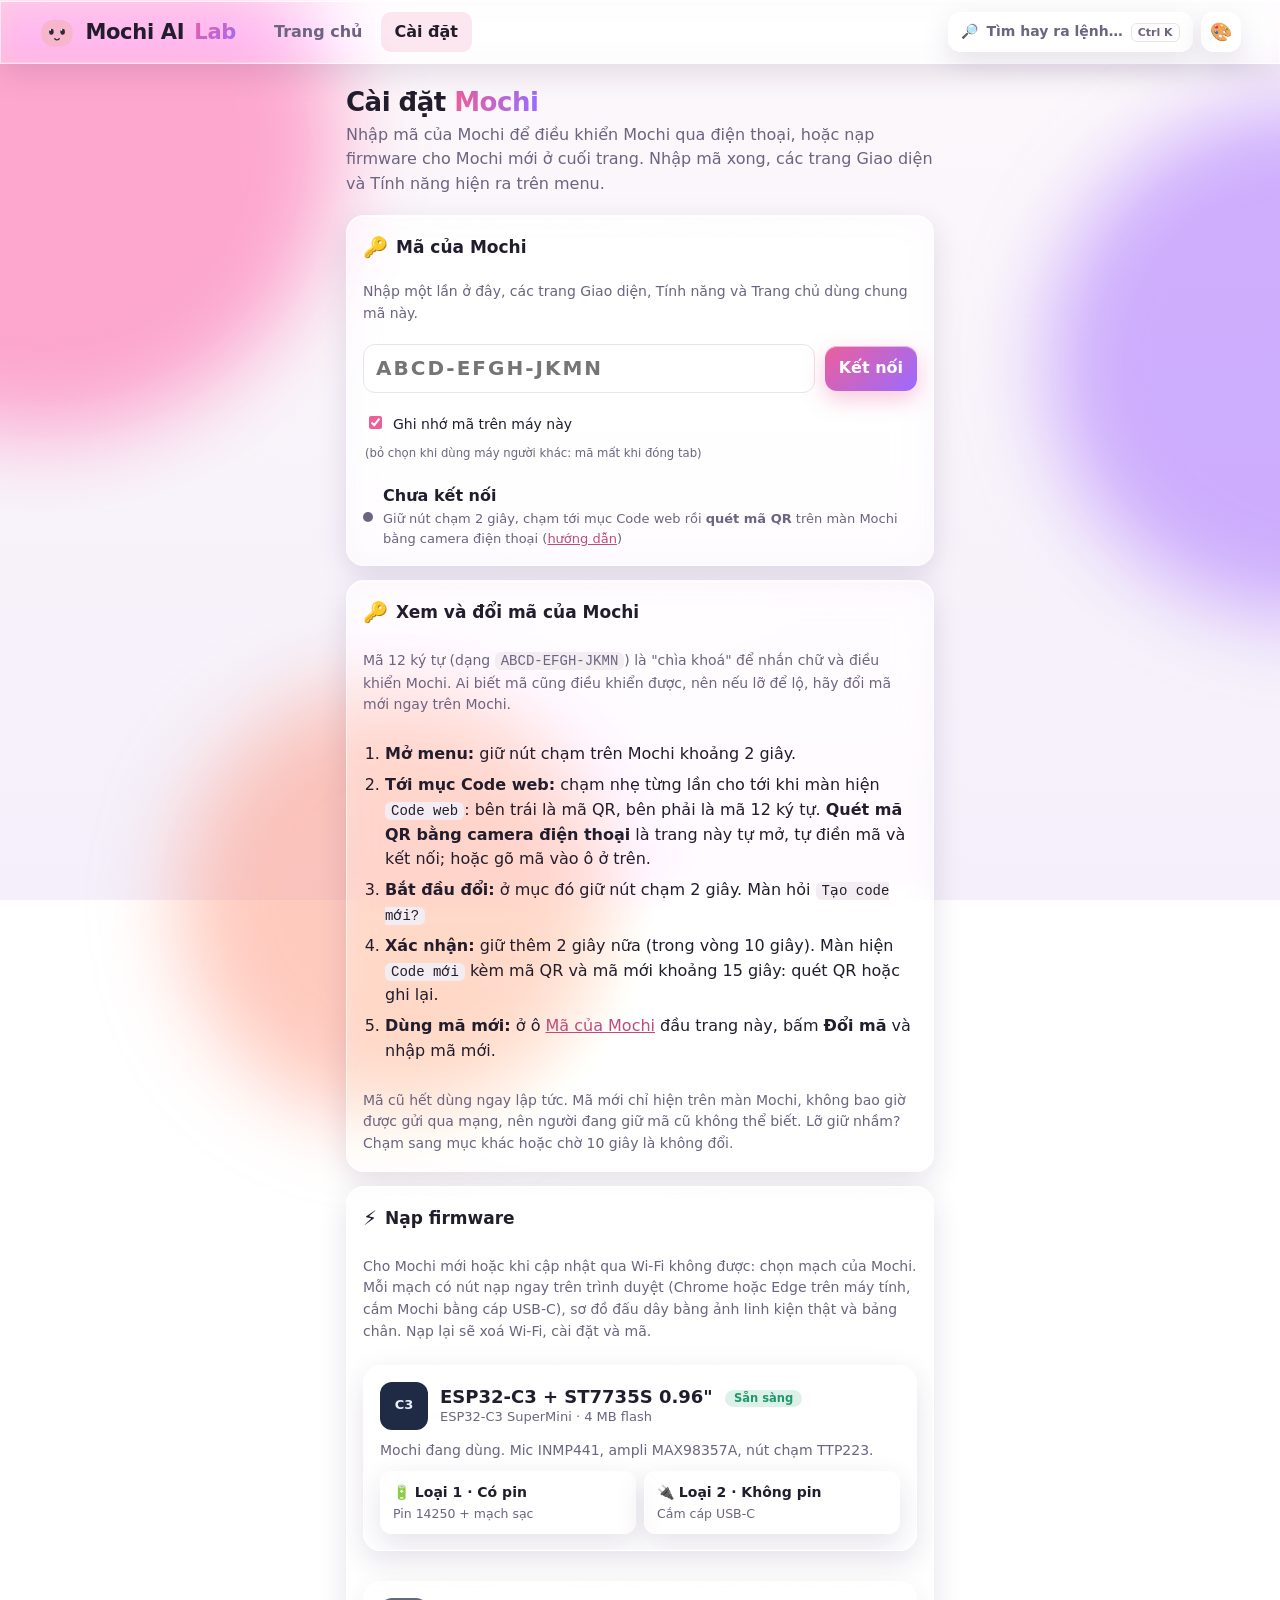
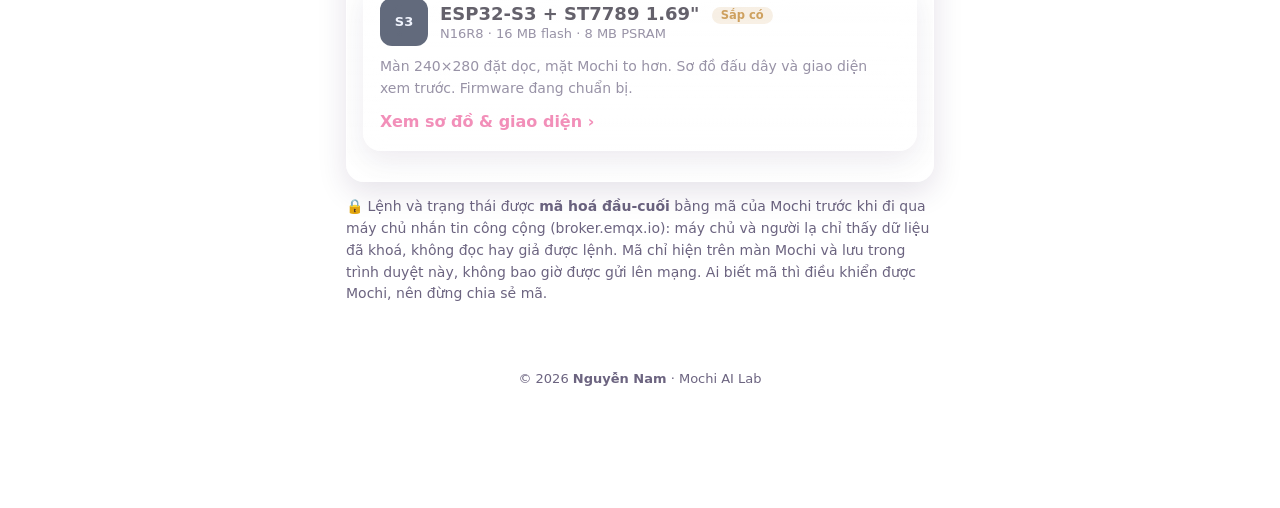
==== commit 59725593: "Firmware 2026.11.26-14: 10 clock faces; web: ESP32-S3 page, showcase until a key is entered, stats -" ====
--- a/cai-dat.html
+++ b/cai-dat.html
@@ -2,8 +2,8 @@
 <html lang="vi">
 <head>
 <meta charset="utf-8">
-<meta http-equiv="Content-Security-Policy" content="default-src 'self'; script-src 'self'; style-src 'self' 'unsafe-inline' https://fonts.googleapis.com; font-src https://fonts.gstatic.com; img-src 'self' data:; connect-src 'self' wss://broker.emqx.io:8084 https://geocoding-api.open-meteo.com; base-uri 'none'; form-action 'none'; object-src 'none'">
-<meta name="viewport" content="width=device-width, initial-scale=1, viewport-fit=cover">
+<meta http-equiv="Content-Security-Policy" content="default-src 'self'; script-src 'self'; style-src 'self' 'unsafe-inline' https://fonts.googleapis.com; font-src https://fonts.gstatic.com; img-src 'self' data: https://mochiailab.goatcounter.com; connect-src 'self' wss://broker.emqx.io:8084 https://geocoding-api.open-meteo.com; base-uri 'none'; form-action 'none'; object-src 'none'">
+<meta name="viewport" content="width=device-width, initial-scale=1">
 <title>Cài đặt Mochi · Mochi AI Lab</title>
 <link rel="icon" type="image/png" sizes="192x192" href="icons/icon-192.png">
 <link rel="apple-touch-icon" href="icons/icon-180.png">
@@ -14,17 +14,18 @@
 <link rel="preconnect" href="https://fonts.googleapis.com">
 <link rel="preconnect" href="https://fonts.gstatic.com" crossorigin>
 <link href="https://fonts.googleapis.com/css2?family=Be+Vietnam+Pro:wght@400;500;600;700;800&display=swap" rel="stylesheet">
-<script src="theme.js?v=20261140"></script>
-<link rel="stylesheet" href="site.css?v=20261140">
-<link rel="stylesheet" href="glass.css?v=20261141">
-<link rel="stylesheet" href="mochi-panel.css?v=20261151">
+<script src="theme.js?v=20261270"></script>
+<link rel="stylesheet" href="site.css?v=20261270">
+<link rel="stylesheet" href="glass.css?v=20261270">
+<link rel="stylesheet" href="mochi-panel.css?v=20261260">
 </head>
 <body>
 <header data-active="settings"></header>
 
 <main>
   <h1>Cài đặt <b>Mochi</b></h1>
-  <p class="lead">Mã của Mochi, âm lượng, cập nhật, Wi-Fi, khởi động lại và nạp firmware. Màu, đồng hồ, thời tiết ở trang <a href="giao-dien.html">Giao diện</a>; nhắn chữ, nuôi Mochi, lời nhắc ở trang <a href="tinh-nang.html">Tính năng</a>.</p>
+  <p class="lead needkey">Mã của Mochi, âm lượng, cập nhật, Wi-Fi, khởi động lại và nạp firmware. Màu, đồng hồ, thời tiết ở trang <a href="giao-dien.html">Giao diện</a>; nhắn chữ, nuôi Mochi, lời nhắc ở trang <a href="tinh-nang.html">Tính năng</a>.</p>
+  <p class="lead intro">Nhập mã của Mochi để điều khiển Mochi qua điện thoại, hoặc nạp firmware cho Mochi mới ở cuối trang. Nhập mã xong, các trang Giao diện và Tính năng hiện ra trên menu.</p>
 
   <div class="card" id="ma">
     <h2><span>🔑</span>Mã của Mochi</h2>
@@ -34,6 +35,7 @@
       <button class="primary" id="btnConnect">Kết nối</button>
     </div>
     <label class="remember"><input type="checkbox" id="remember" checked> Ghi nhớ mã trên máy này <small>(bỏ chọn khi dùng máy người khác: mã mất khi đóng tab)</small></label>
+    <button class="needkey forget" id="forget" type="button">Quên mã trên máy này</button>
     <div class="status" id="status"><i></i><div><b id="stTitle">Chưa kết nối</b><small id="stSub">Giữ nút chạm 2 giây, chạm tới mục Code web rồi <b>quét mã QR</b> trên màn Mochi bằng camera điện thoại (<a href="#doi-ma">hướng dẫn</a>)</small></div></div>
   </div>
 
@@ -43,7 +45,7 @@
     <div class="row"><span class="grow" id="oldFwInfo">Đang chờ Mochi…</span><button class="primary" id="oldFwBtn" disabled>⬆ Cập nhật lên bản mã hoá</button></div>
   </div>
 
-  <fieldset id="controls" disabled>
+  <fieldset id="controls" class="needkey" disabled>
   <div class="card">
     <h2><span>🔊</span>Âm thanh</h2>
     <div class="row"><span class="lbl grow">Âm lượng</span><span class="big" id="volVal">–</span></div>
@@ -89,9 +91,10 @@
 <footer></footer>
 <div class="toast" id="toast"></div>
 
-<script src="site.js?v=20261150"></script>
-<script src="mochi-link.js?v=20261141"></script>
-<script src="mochi-panel.js?v=20261151"></script>
-<script src="cards.js?v=20261150"></script>
+<script src="site.js?v=20261270"></script>
+<script src="stats.js?v=20261290"></script>
+<script src="mochi-link.js?v=20261280"></script>
+<script src="mochi-panel.js?v=20261270"></script>
+<script src="cards.js?v=20261260"></script>
 </body>
 </html>
--- a/site.css
+++ b/site.css
@@ -82,6 +82,8 @@
 .tag.ok { background: color-mix(in srgb, var(--ok) 15%, transparent); color: var(--ok); }
 .tag.warn { background: color-mix(in srgb, var(--warn) 16%, transparent); color: var(--warn); }
 .hidden { display: none !important; }
+/* without a Mochi key the site is a showcase (theme.js sets html[data-key]) */
+[data-key="0"] .needkey, [data-key="1"] .intro { display: none !important; }
 /* ---------- cards (home page, nap-firmware.html; filled by cards.js) ---------- */
 section { margin-top: 30px; scroll-margin-top: 120px; }
 section > h2 { margin: 0 0 4px; font-size: 22px; letter-spacing: -.3px; }
@@ -114,5 +116,7 @@
 .remember { display: flex; gap: 8px; align-items: baseline; flex-wrap: wrap; margin: 10px 2px 0; font-size: 14px; color: var(--text); cursor: pointer; }
 .remember input { accent-color: var(--accent); }
 .remember small { color: var(--muted); }
+.forget { margin: 10px 2px 0; font: inherit; font-size: 13px; font-weight: 600; color: var(--muted); background: none; border: 0;
+  padding: 0; text-decoration: underline; cursor: pointer; }
 
 [hidden] { display: none !important; }
--- a/glass.css
+++ b/glass.css
@@ -68,6 +68,7 @@
 .hdr-tools { margin-left: auto; display: flex; align-items: center; gap: 8px; }
 .gpill { display: inline-flex; align-items: center; gap: 7px; padding: 6px 12px 6px 10px; border-radius: 999px; font-size: 13px; font-weight: 700; white-space: nowrap; color: var(--text); text-decoration: none; }
 .gpill .dot { width: 8px; height: 8px; border-radius: 50%; background: var(--muted); }
+.gpill.off .dot { background: #f5b301; box-shadow: 0 0 0 4px rgba(245, 179, 1, .22); }
 .gpill.on .dot { background: var(--ok); box-shadow: 0 0 0 4px color-mix(in srgb, var(--ok) 22%, transparent); animation: dotPulse 2s infinite; }
 @keyframes dotPulse { 50% { box-shadow: 0 0 0 7px transparent; } }
 .gbtn { width: 40px; height: 40px; border-radius: 13px; display: grid; place-items: center; cursor: pointer; font-size: 18px; color: var(--text); padding: 0;
@@ -114,13 +115,13 @@
 .dock { display: none; }
 @media (max-width: 860px) {
   /* a narrow floating pill, centred (not edge to edge) */
-  .dock { display: grid; grid-template-columns: repeat(4, 1fr); position: fixed; left: 50%; transform: translateX(-50%);
+  .dock { display: grid; grid-template-columns: repeat(var(--n, 4), 1fr); position: fixed; left: 50%; transform: translateX(-50%);
     width: min(330px, calc(100% - 40px)); bottom: calc(12px + env(safe-area-inset-bottom));
     z-index: 50; border-radius: 28px; padding: 5px; overflow: hidden; }
   .dock a { position: relative; z-index: 1; display: grid; justify-items: center; gap: 0; padding: 5px 0; border-radius: 22px; text-decoration: none; color: var(--muted); font-weight: 600; font-size: 10.5px; }
   .dock a span { font-size: 18px; }
   .dock a.active { color: var(--a-ink); }
-  .dock .drop { position: absolute; z-index: 0; top: 5px; bottom: 5px; left: 5px; width: calc((100% - 10px) / 4); border-radius: 22px;
+  .dock .drop { position: absolute; z-index: 0; top: 5px; bottom: 5px; left: 5px; width: calc((100% - 10px) / var(--n, 4)); border-radius: 22px;
     background: linear-gradient(180deg, color-mix(in srgb, #fff 55%, transparent), color-mix(in srgb, #fff 18%, transparent)), var(--a-soft);
     box-shadow: inset 0 1px 0 #fff, inset 0 -2px 6px color-mix(in srgb, var(--accent) 25%, transparent), 0 4px 14px color-mix(in srgb, var(--accent) 25%, transparent);
     transition: transform .45s cubic-bezier(.3, 1.6, .5, 1); }
--- a/mochi-panel.css
+++ b/mochi-panel.css
@@ -106,7 +106,13 @@
 ol.steps li { margin: 6px 0; }
 code { background: var(--code); border-radius: 6px; padding: 1px 6px; font-family: Consolas, monospace; font-size: 14px; }
 /* clock faces */
-.faces { display: grid; grid-template-columns: repeat(2, 1fr); gap: 8px; }
+.faces { display: grid; grid-template-columns: repeat(3, 1fr); gap: 8px; }
+.facecv { width: 100%; aspect-ratio: 2 / 1; border-radius: 8px; background: #000; display: block; }
+@media (max-width: 520px) { .faces { grid-template-columns: repeat(2, 1fr); } }
+/* an S3 Mochi: portrait 240x280 previews, five to a row */
+.facecv[data-hw="s3"] { aspect-ratio: 240 / 280; border-radius: 16px; }
+.faces:has(.facecv[data-hw="s3"]) { grid-template-columns: repeat(5, 1fr); }
+@media (max-width: 620px) { .faces:has(.facecv[data-hw="s3"]) { grid-template-columns: repeat(3, 1fr); } }
 .faces button { display: flex; flex-direction: column; align-items: center; gap: 6px; padding: 8px; font-size: 13px; font-weight: 700; }
 .face { width: 100%; aspect-ratio: 2 / 1; border-radius: 8px; background: #0b0b10; color: #ffb02e; display: grid; place-items: center;
   font: 800 20px/1 Consolas, monospace; position: relative; overflow: hidden; }
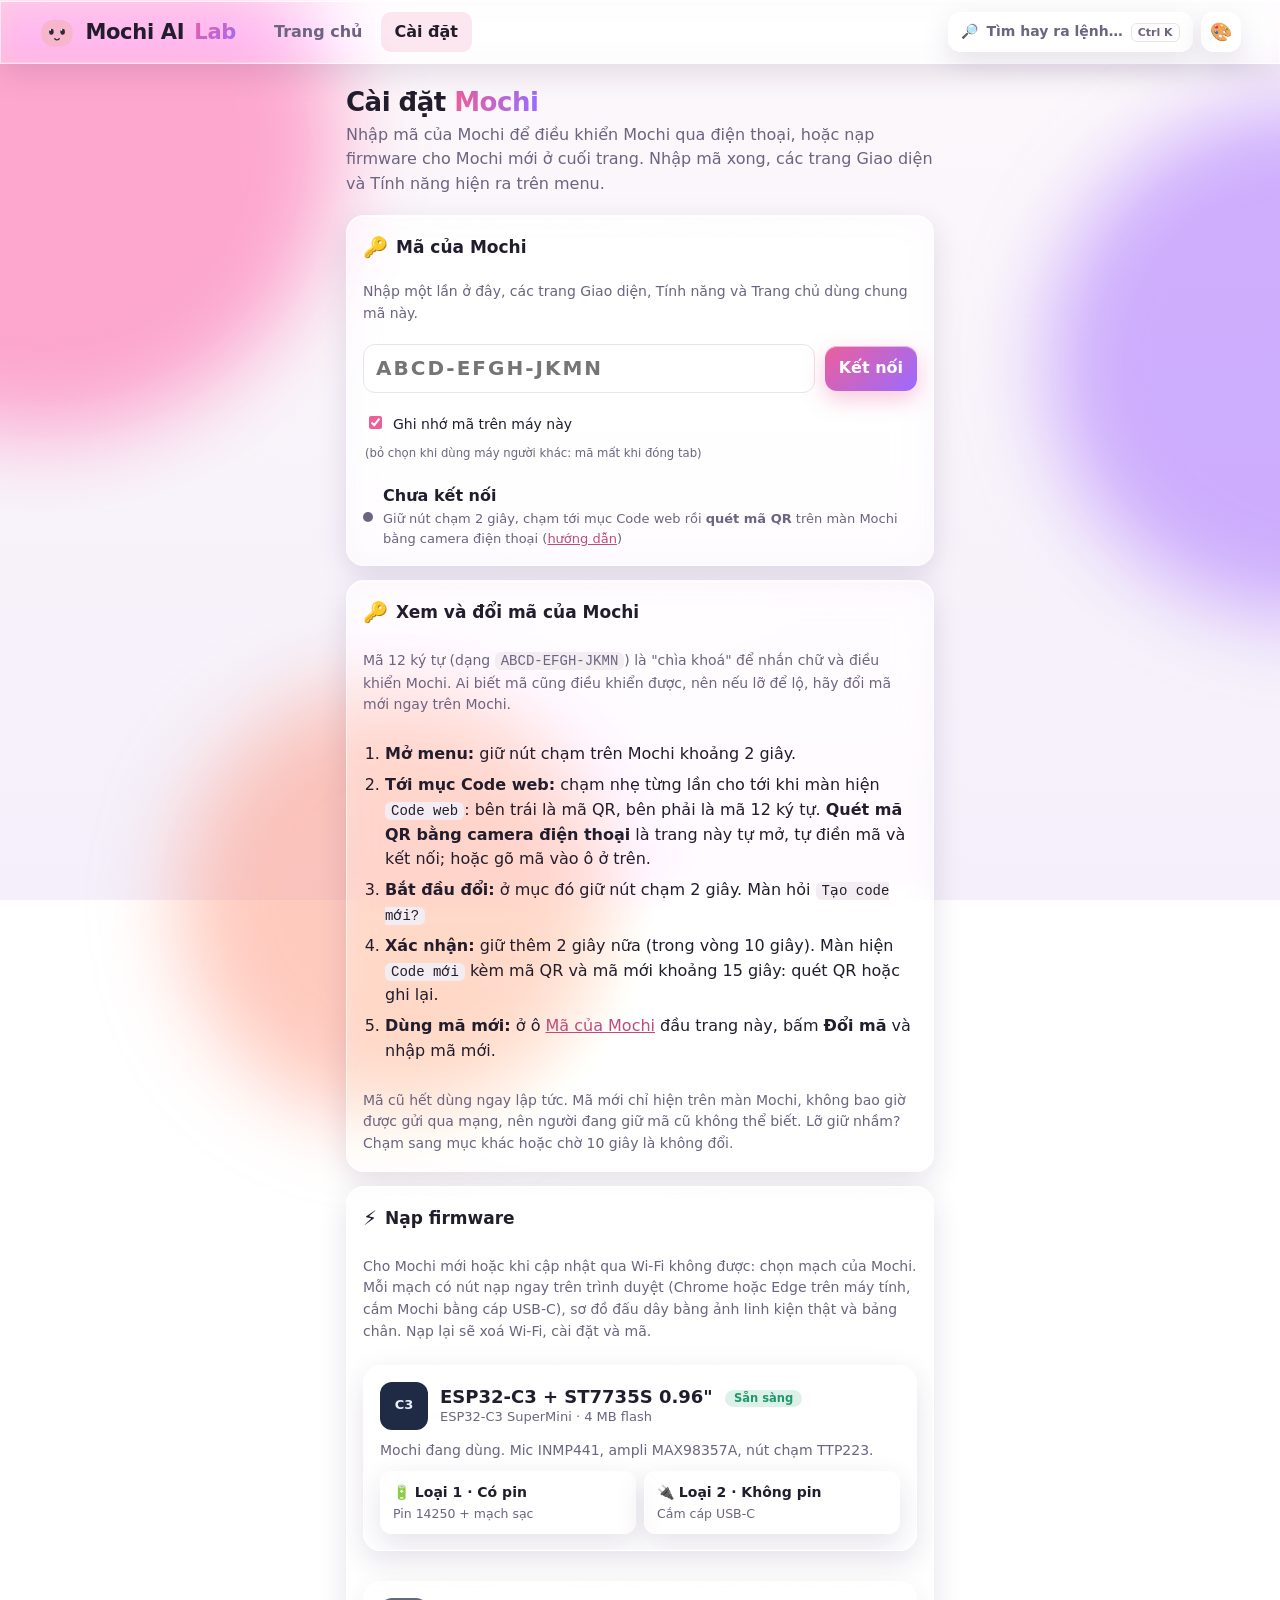
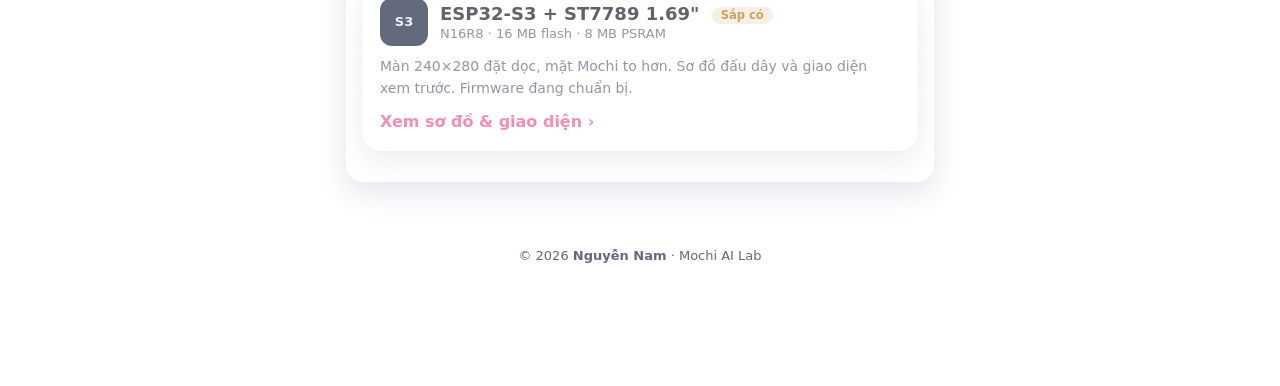
==== commit 84854d06: "Cai dat: hide the end-to-end encryption note until a key is entered Co-Authored-By: Claude Opus 5.5 " ====
--- a/cai-dat.html
+++ b/cai-dat.html
@@ -86,7 +86,7 @@
     <div class="cards" data-cards="boards"></div>
   </div>
 
-  <p class="note">🔒 Lệnh và trạng thái được <b>mã hoá đầu-cuối</b> bằng mã của Mochi trước khi đi qua máy chủ nhắn tin công cộng (broker.emqx.io): máy chủ và người lạ chỉ thấy dữ liệu đã khoá, không đọc hay giả được lệnh. Mã chỉ hiện trên màn Mochi và lưu trong trình duyệt này, không bao giờ được gửi lên mạng. Ai biết mã thì điều khiển được Mochi, nên đừng chia sẻ mã.</p>
+  <p class="note needkey">🔒 Lệnh và trạng thái được <b>mã hoá đầu-cuối</b> bằng mã của Mochi trước khi đi qua máy chủ nhắn tin công cộng (broker.emqx.io): máy chủ và người lạ chỉ thấy dữ liệu đã khoá, không đọc hay giả được lệnh. Mã chỉ hiện trên màn Mochi và lưu trong trình duyệt này, không bao giờ được gửi lên mạng. Ai biết mã thì điều khiển được Mochi, nên đừng chia sẻ mã.</p>
 </main>
 <footer></footer>
 <div class="toast" id="toast"></div>
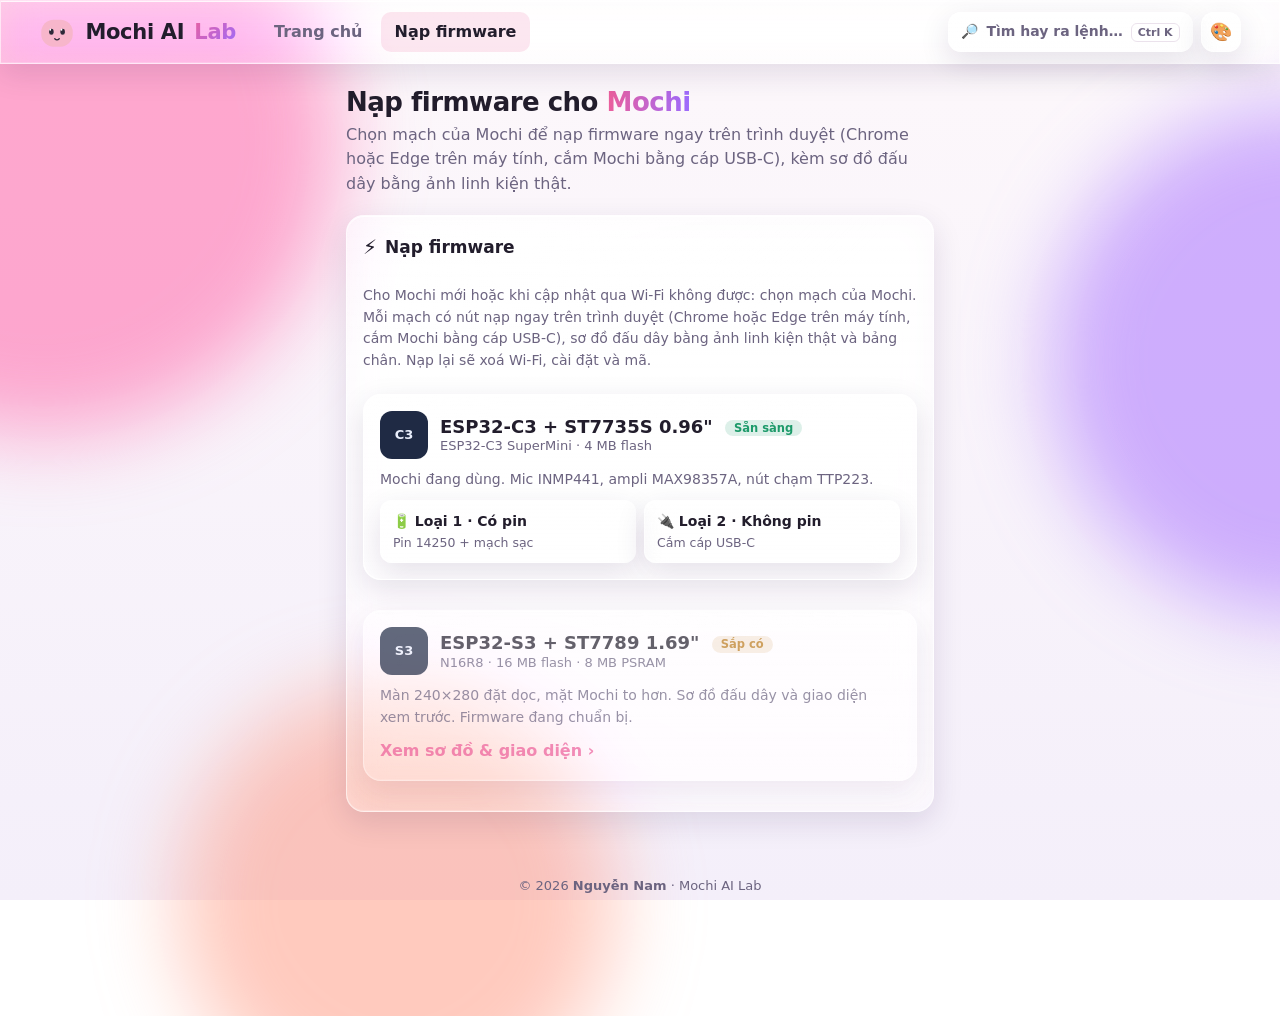
==== commit 97c99e5e: "Firmware 2026.11.27-15 + public site shows only demo, firmware and wiring - firmware: RAM trims, Wi-" ====
--- a/cai-dat.html
+++ b/cai-dat.html
@@ -15,7 +15,7 @@
 <link rel="preconnect" href="https://fonts.gstatic.com" crossorigin>
 <link href="https://fonts.googleapis.com/css2?family=Be+Vietnam+Pro:wght@400;500;600;700;800&display=swap" rel="stylesheet">
 <script src="theme.js?v=20261270"></script>
-<link rel="stylesheet" href="site.css?v=20261270">
+<link rel="stylesheet" href="site.css?v=20261280">
 <link rel="stylesheet" href="glass.css?v=20261270">
 <link rel="stylesheet" href="mochi-panel.css?v=20261260">
 </head>
@@ -23,11 +23,12 @@
 <header data-active="settings"></header>
 
 <main>
-  <h1>Cài đặt <b>Mochi</b></h1>
+  <h1><span class="devonly">Cài đặt</span><span class="publiconly">Nạp firmware cho</span> <b>Mochi</b></h1>
   <p class="lead needkey">Mã của Mochi, âm lượng, cập nhật, Wi-Fi, khởi động lại và nạp firmware. Màu, đồng hồ, thời tiết ở trang <a href="giao-dien.html">Giao diện</a>; nhắn chữ, nuôi Mochi, lời nhắc ở trang <a href="tinh-nang.html">Tính năng</a>.</p>
-  <p class="lead intro">Nhập mã của Mochi để điều khiển Mochi qua điện thoại, hoặc nạp firmware cho Mochi mới ở cuối trang. Nhập mã xong, các trang Giao diện và Tính năng hiện ra trên menu.</p>
+  <p class="lead intro devonly">Nhập mã của Mochi để điều khiển Mochi qua điện thoại, hoặc nạp firmware cho Mochi mới ở cuối trang. Nhập mã xong, các trang Giao diện và Tính năng hiện ra trên menu.</p>
+  <p class="lead publiconly">Chọn mạch của Mochi để nạp firmware ngay trên trình duyệt (Chrome hoặc Edge trên máy tính, cắm Mochi bằng cáp USB-C), kèm sơ đồ đấu dây bằng ảnh linh kiện thật.</p>
 
-  <div class="card" id="ma">
+  <div class="card devonly" id="ma">
     <h2><span>🔑</span>Mã của Mochi</h2>
     <p class="note" style="margin:-4px 0 10px">Nhập một lần ở đây, các trang Giao diện, Tính năng và Trang chủ dùng chung mã này.</p>
     <div class="codebox">
@@ -36,6 +37,7 @@
     </div>
     <label class="remember"><input type="checkbox" id="remember" checked> Ghi nhớ mã trên máy này <small>(bỏ chọn khi dùng máy người khác: mã mất khi đóng tab)</small></label>
     <button class="needkey forget" id="forget" type="button">Quên mã trên máy này</button>
+    <button class="forget" id="devOff" type="button">Tắt chế độ nhà phát triển</button>
     <div class="status" id="status"><i></i><div><b id="stTitle">Chưa kết nối</b><small id="stSub">Giữ nút chạm 2 giây, chạm tới mục Code web rồi <b>quét mã QR</b> trên màn Mochi bằng camera điện thoại (<a href="#doi-ma">hướng dẫn</a>)</small></div></div>
   </div>
 
@@ -66,7 +68,7 @@
   </div>
   </fieldset>
 
-  <div class="card" id="doi-ma">
+  <div class="card devonly" id="doi-ma">
     <h2><span>🔑</span>Xem và đổi mã của Mochi</h2>
     <p class="note" style="margin:0 0 10px">Mã 12 ký tự (dạng <code>ABCD-EFGH-JKMN</code>) là "chìa khoá" để nhắn chữ và điều khiển Mochi. Ai biết mã cũng điều khiển được, nên nếu lỡ để lộ, hãy đổi mã mới ngay trên Mochi.</p>
     <ol class="steps">
@@ -91,7 +93,7 @@
 <footer></footer>
 <div class="toast" id="toast"></div>
 
-<script src="site.js?v=20261270"></script>
+<script src="site.js?v=20261280"></script>
 <script src="stats.js?v=20261290"></script>
 <script src="mochi-link.js?v=20261280"></script>
 <script src="mochi-panel.js?v=20261270"></script>
--- a/site.css
+++ b/site.css
@@ -84,6 +84,8 @@
 .hidden { display: none !important; }
 /* without a Mochi key the site is a showcase (theme.js sets html[data-key]) */
 [data-key="0"] .needkey, [data-key="1"] .intro { display: none !important; }
+/* the key box and everything about remote control only in developer mode (7 taps on the footer) */
+[data-dev="0"] .devonly, [data-dev="1"] .publiconly { display: none !important; }
 /* ---------- cards (home page, nap-firmware.html; filled by cards.js) ---------- */
 section { margin-top: 30px; scroll-margin-top: 120px; }
 section > h2 { margin: 0 0 4px; font-size: 22px; letter-spacing: -.3px; }
